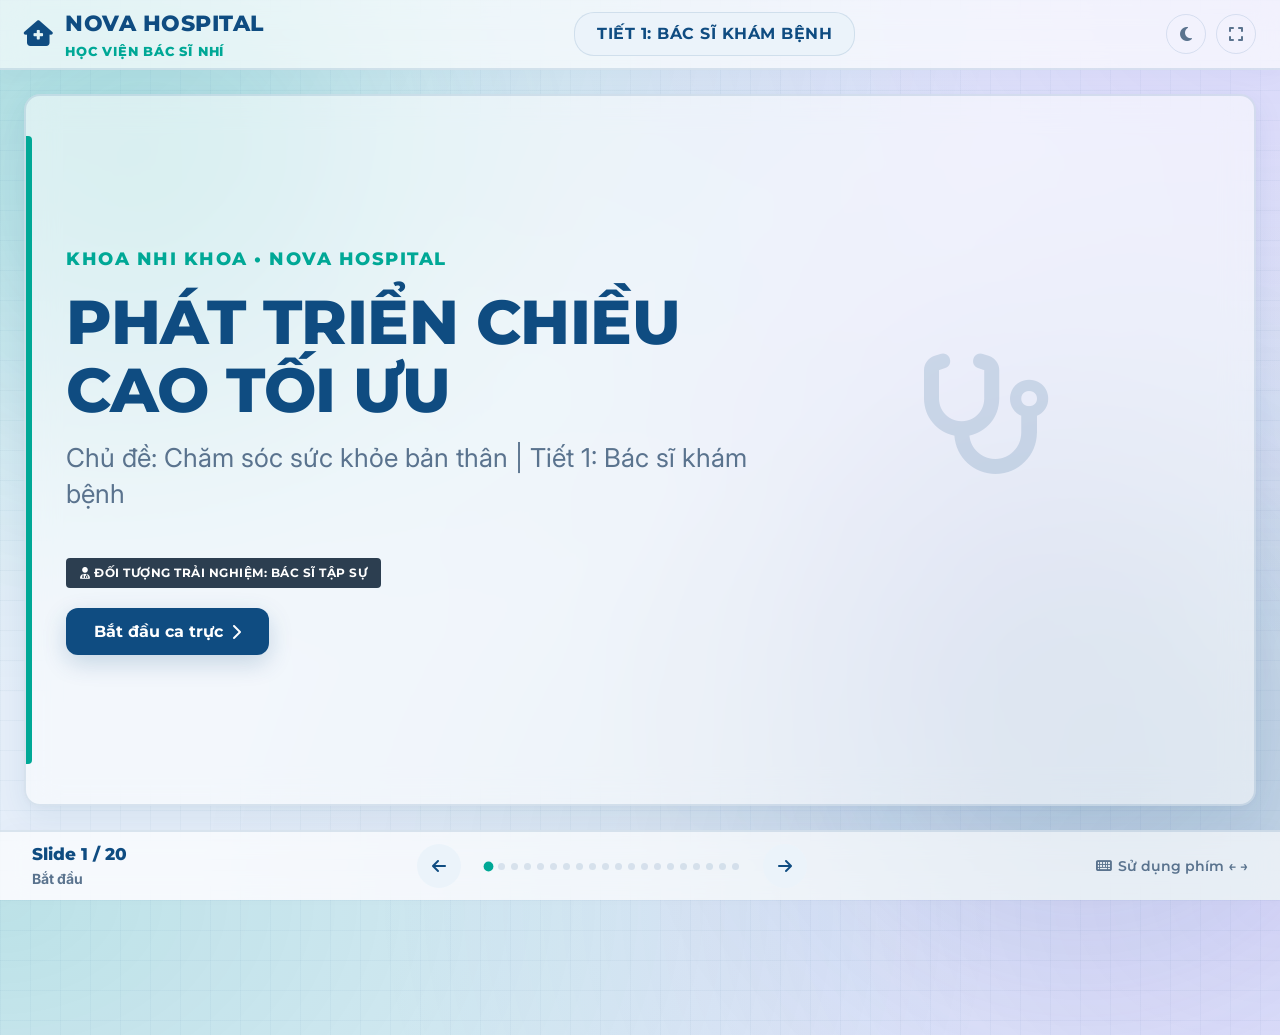
==== index.html @ c9067eb4 "feat: Nova Hospital slides - EHR portal design, glow background, large classroom fonts, certificate " ====
<!DOCTYPE html>
<html lang="vi">
<head>
  <meta charset="UTF-8">
  <meta name="viewport" content="width=device-width, initial-scale=1.0">
  <title>Học Viện Bác Sĩ Nhí - Tiết 1: Bác Sĩ Khám Bệnh | Nova Hospital</title>
  
  <!-- SEO Meta Tags -->
  <meta name="description" content="Hệ thống slide giảng dạy tương tác 20 trang với chủ đề phát triển chiều cao tối ưu, mô phỏng hoạt động phòng khám lâm sàng y khoa.">
  
  <!-- Icon & Google Fonts -->
  <link rel="stylesheet" href="https://cdnjs.cloudflare.com/ajax/libs/font-awesome/6.4.0/css/all.min.css">
  <link rel="preconnect" href="https://fonts.googleapis.com">
  <link rel="preconnect" href="https://fonts.gstatic.com" crossorigin>
  <link href="https://fonts.googleapis.com/css2?family=Inter:wght@300;400;500;600;700;800&family=Montserrat:wght@400;500;600;700;800;900&display=swap" rel="stylesheet">
  
  <link rel="stylesheet" href="style.css">
</head>
<body>
  <!-- Background Glow Spheres for sparkling visual effect -->
  <div class="bg-glow-sphere sphere-1"></div>
  <div class="bg-glow-sphere sphere-2"></div>
  <div class="bg-glow-sphere sphere-3"></div>

  <!-- App Header (Thanh đầu trang) -->
  <header class="app-header">
    <div class="header-brand">
      <div class="hospital-logo"><i class="fa-solid fa-house-medical"></i></div>
      <div class="brand-text">
        <h1>NOVA HOSPITAL</h1>
        <p>HỌC VIỆN BÁC SĨ NHÍ</p>
      </div>
    </div>
    
    <div class="active-stage-indicator" id="current-stage-display">
      TIẾT 1: BÁC SĨ KHÁM BỆNH
    </div>
    
    <div class="header-actions">
      <button class="action-btn" id="toggle-theme-btn" title="Chuyển Sáng/Tối">
        <i class="fa-solid fa-moon"></i>
      </button>
      <button class="action-btn" id="toggle-fullscreen-btn" title="Trình chiếu toàn màn hình (F)">
        <i class="fa-solid fa-expand"></i>
      </button>
    </div>
  </header>

  <!-- Slides Viewport (Khung hiển thị slide) -->
  <main class="slides-container" id="slides-viewport">
    
    <!-- SLIDE 1: TRANG BÌA (COVER SLIDE) -->
    <section class="slide-panel active" id="slide-1" data-stage="Bắt đầu">
      <div class="cover-layout">
        <div class="cover-accent-line"></div>
        <div class="cover-content">
          <div class="department-tag">KHOA NHI KHOA &bull; NOVA HOSPITAL</div>
          <h2 class="main-title">PHÁT TRIỂN CHIỀU CAO TỐI ƯU</h2>
          <p class="subtitle">Chủ đề: Chăm sóc sức khỏe bản thân | Tiết 1: Bác sĩ khám bệnh</p>
          
          <div class="cover-footer">
            <div class="role-badge">
              <i class="fa-solid fa-user-doctor"></i> ĐỐI TƯỢNG TRẢI NGHIỆM: BÁC SĨ TẬP SỰ
            </div>
            <button class="start-lecture-btn" id="start-btn">
              Bắt đầu ca trực <i class="fa-solid fa-chevron-right"></i>
            </button>
          </div>
        </div>
        <div class="cover-illustration">
          <div class="stethoscope-glow"><i class="fa-solid fa-stethoscope"></i></div>
          <div class="heartbeat-line">
            <svg viewBox="0 0 100 40" class="pulse-svg">
              <path d="M0,20 L30,20 L38,5 L45,35 L52,15 L58,25 L65,20 L100,20" fill="none" stroke="var(--accent-mint)" stroke-width="3" stroke-linecap="round"/>
            </svg>
          </div>
        </div>
      </div>
    </section>

    <!-- ==========================================
         HOẠT ĐỘNG 1: KHỞI ĐỘNG (SLIDE 2 - 6)
         ========================================== -->
         
    <!-- Slide 2: Tên Hoạt động 1 -->
    <section class="slide-panel" id="slide-2" data-stage="HĐ1: Khởi động">
      <div class="activity-intro-layout color-green-theme">
        <div class="intro-badge">HOẠT ĐỘNG 1</div>
        <h2 class="intro-main-title">KHỞI ĐỘNG</h2>
        <div class="intro-sub-card">
          <span class="sub-label">Tên riêng trên Slide:</span>
          <h3>GHÉP HỒ SƠ BỆNH ÁN</h3>
        </div>
        <div class="intro-icon-large"><i class="fa-solid fa-hospital-user"></i></div>
        <div class="intro-duration"><i class="fa-regular fa-clock"></i> Thời lượng: 7 - 10 phút</div>
      </div>
    </section>

    <!-- Slide 3: Chuẩn bị HĐ1 -->
    <section class="slide-panel" id="slide-3" data-stage="HĐ1: Chuẩn bị">
      <div class="slide-header">
        <span class="breadcrumb">HOẠT ĐỘNG 1 &bull; CHUẨN BỊ CHỌN CA LÂM SÀNG</span>
        <h2 class="slide-title">Chuẩn Bị</h2>
      </div>
      <div class="grid-2-cols">
        <div class="card glass-card focus-border animate-up">
          <h3 class="card-headline text-navy"><i class="fa-solid fa-users"></i> HÌNH THỨC HOẠT ĐỘNG</h3>
          <p class="description" style="margin-top: 15px; font-size: 18px;">Hoạt động theo: <strong>Cặp đôi / Cá nhân</strong></p>
          <div class="illustration-badge"><i class="fa-solid fa-people-arrows"></i></div>
        </div>
        <div class="card glass-card animate-up" style="animation-delay: 0.1s;">
          <h3 class="card-headline text-mint"><i class="fa-solid fa-toolbox"></i> ĐỒ DÙNG CẦN TRÊN BÀN</h3>
          <ul class="bullet-list" style="margin-top: 15px;">
            <li>Phiếu ghép hồ sơ bệnh án (đã in sẵn).</li>
            <li>Bút chì, bút mực hoặc thước kẻ.</li>
            <li>Sổ tay ghi chép thô của nhóm.</li>
          </ul>
        </div>
      </div>
    </section>

    <!-- Slide 4: Hướng dẫn HĐ1 + Matching Game + Countdown -->
    <section class="slide-panel" id="slide-4" data-stage="HĐ1: Hướng dẫn">
      <div class="slide-header-split">
        <div class="slide-header">
          <span class="breadcrumb">HOẠT ĐỘNG 1 &bull; HƯỚNG DẪN BƯỚC</span>
          <h2 class="slide-title">Quan Sát & Thảo Luận</h2>
        </div>
        <!-- Timer Widget -->
        <div class="timer-widget" id="timer-hd1">
          <div class="timer-icon"><i class="fa-solid fa-hourglass-half"></i></div>
          <div class="timer-display">08:00</div>
          <div class="timer-controls">
            <button class="timer-btn play-btn" title="Bắt đầu"><i class="fa-solid fa-play"></i></button>
            <button class="timer-btn pause-btn hidden" title="Tạm dừng"><i class="fa-solid fa-pause"></i></button>
            <button class="timer-btn reset-btn" title="Đặt lại"><i class="fa-solid fa-rotate-left"></i></button>
          </div>
        </div>
      </div>
      
      <div class="interactive-matching-game">
        <p class="game-instruction">
          <i class="fa-solid fa-gamepad"></i> <strong>Ghép hồ sơ bác sĩ:</strong> Click chọn <strong>Bệnh nhân</strong> ở cột trái, rồi click vào <strong>Thói quen tương ứng</strong> ở cột phải để ghép nối!
        </p>
        
        <div class="matching-container">
          <!-- Bệnh nhân -->
          <div class="matching-column" id="profiles-column">
            <div class="match-item card-item" data-id="nut" id="profile-linhanh">
              <div class="patient-card-header">
                <img src="patient_linh_anh.png" alt="Linh Anh" class="patient-thumb-img">
                <h4>BỆNH NHÂN: LINH ANH</h4>
              </div>
              <p class="item-desc">🥗 Ăn rất ít thịt cá, hầu như không uống sữa hoặc sữa chua. Thường xuyên ăn snack bim bim, đồ ăn vặt nhiều dầu mỡ.</p>
              <div class="match-connection-point"></div>
            </div>
            <div class="match-item card-item" data-id="sleep" id="profile-kem">
              <div class="patient-card-header">
                <img src="patient_kem.png" alt="Bạn Kem" class="patient-thumb-img">
                <h4>BỆNH NHÂN: KEM</h4>
              </div>
              <p class="item-desc">😴 Thường xuyên thức muộn đến 12h đêm để xem máy tính chơi game. Sáng hôm sau dậy rất muộn, cơ thể mệt mỏi uể oải.</p>
              <div class="match-connection-point"></div>
            </div>
            <div class="match-item card-item" data-id="exercise" id="profile-namanh">
              <div class="patient-card-header">
                <img src="patient_nam_anh.png" alt="Nam Anh" class="patient-thumb-img">
                <h4>BỆNH NHÂN: NAM ANH</h4>
              </div>
              <p class="item-desc">🏃 Hầu như không tham gia thể thao. Dành toàn bộ thời gian rảnh nằm chơi điện thoại. Ít đi lại, lười làm việc nhẹ.</p>
              <div class="match-connection-point"></div>
            </div>
          </div>
          
          <!-- Thói quen -->
          <div class="matching-column" id="targets-column">
            <div class="match-target" data-match="exercise" id="target-ex">
              <div class="match-connection-point left"></div>
              <div class="target-card">
                <div class="target-icon"><i class="fa-solid fa-person-running"></i></div>
                <h5>Lười Vận Động</h5>
                <span class="match-status-badge">Chưa nối</span>
              </div>
            </div>
            <div class="match-target" data-match="nut" id="target-nut">
              <div class="match-connection-point left"></div>
              <div class="target-card">
                <div class="target-icon"><i class="fa-solid fa-apple-whole"></i></div>
                <h5>Dinh Dưỡng Sai Lệch</h5>
                <span class="match-status-badge">Chưa nối</span>
              </div>
            </div>
            <div class="match-target" data-match="sleep" id="target-sleep">
              <div class="match-connection-point left"></div>
              <div class="target-card">
                <div class="target-icon"><i class="fa-solid fa-moon"></i></div>
                <h5>Thiếu Giấc Ngủ Ngon</h5>
                <span class="match-status-badge">Chưa nối</span>
              </div>
            </div>
          </div>
        </div>
      </div>
      
      <div class="discussion-banner glass-panel">
        <span class="banner-star">❓</span>
        <p><strong>Câu hỏi định hướng:</strong> Hãy thảo luận cặp đôi nhanh: Thói quen sinh hoạt chưa hợp lý của từng ca bệnh ảnh hưởng thế nào đến cơ thể?</p>
      </div>
    </section>

    <!-- Slide 5: Đáp án HĐ1 -->
    <section class="slide-panel" id="slide-5" data-stage="HĐ1: Đáp án">
      <div class="slide-header">
        <span class="breadcrumb">HOẠT ĐỘNG 1 &bull; PHÂN TÍCH ĐÁP ÁN</span>
        <h2 class="slide-title">Kết Quả Chẩn Đoán Lâm Sàng</h2>
      </div>
      <div class="grid-3-cols">
        <div class="card glass-card border-orange-top">
          <div class="card-head text-orange">🥗 DINH DƯỠNG LỖI</div>
          <h4 style="font-size: 16px; margin: 10px 0;">Thiếu hụt canxi & đạm</h4>
          <p class="description">Ăn vặt thay cơm làm trẻ tích tụ chất béo có hại nhưng lại thiếu trầm trọng nguồn Protein (đậm) cấu thành collagen đệm xương và Canxi kết tinh xương.</p>
        </div>
        <div class="card glass-card border-navy-top">
          <div class="card-head text-navy">😴 GIẤC NGỦ LỖI</div>
          <h4 style="font-size: 16px; margin: 10px 0;">Thiếu hụt Hormone sinh trưởng</h4>
          <p class="description">Thức muộn sau 24h khiến cơ thể lỡ mất đỉnh bài tiết Hormone tăng trưởng (GH) của tuyến yên (vốn chỉ đạt mức cao nhất khi ngủ sâu giấc từ 23h - 2h sáng).</p>
        </div>
        <div class="card glass-card border-mint-top">
          <div class="card-head text-mint">🏃 VẬN ĐỘNG LỖI</div>
          <h4 style="font-size: 16px; margin: 10px 0;">Chậm cốt hóa & kéo dài sụn</h4>
          <p class="description">Nằm thụ động làm giảm các kích thích lực nén lên sụn tiếp hợp ở đầu xương đùi, xương chày, từ đó giảm tốc độ phân chia tế bào sụn để tăng chiều dài.</p>
        </div>
      </div>
    </section>

    <!-- Slide 6: Tổng kết HĐ1 -->
    <section class="slide-panel" id="slide-6" data-stage="HĐ1: Tổng kết">
      <div class="slide-header">
        <span class="breadcrumb">HOẠT ĐỘNG 1 &bull; TỔNG KẾT KIẾN THỨC</span>
        <h2 class="slide-title">3 Yếu Tố Cốt Lõi Quyết Định Chiều Cao</h2>
      </div>
      <div class="grid-layout-1-3">
        <div class="card glass-card focus-border-mint">
          <h3 class="headline-text text-navy" style="font-size: 24px;">KẾT LUẬN BAN ĐẦU</h3>
          <p class="description">Chiều cao con người chịu ảnh hưởng to lớn từ lối sống sinh hoạt hàng ngày mà chính chúng ta có thể kiểm soát và thay đổi được.</p>
        </div>
        
        <div class="factors-display-layout">
          <div class="factor-block">
            <span class="factor-badge red-bg">🥗 DINH DƯỠNG</span>
            <p>Bổ sung chất đạm, canxi, vitamin D3 để làm nguyên liệu xây dựng xương dài ra.</p>
          </div>
          <div class="factor-block">
            <span class="factor-badge navy-bg">😴 GIẤC NGỦ</span>
            <p>Đi ngủ sớm trước 22h đêm để kích thích tuyến yên sản sinh lượng hoocmôn cao nhất.</p>
          </div>
          <div class="factor-block">
            <span class="factor-badge mint-bg">🏃 VẬN ĐỘNG</span>
            <p>Tập thể thao thường xuyên để kích thích đĩa sụn phân chia và kéo giãn khớp xương.</p>
          </div>
        </div>
      </div>
    </section>

    <!-- ==========================================
         HOẠT ĐỘNG 2: KHÁM BỆNH & HỘI CHẨN (SLIDE 7 - 12)
         ========================================== -->
         
    <!-- Slide 7: Tên Hoạt động 2 -->
    <section class="slide-panel" id="slide-7" data-stage="HĐ2: Nguyên nhân">
      <div class="activity-intro-layout color-navy-theme">
        <div class="intro-badge">HOẠT ĐỘNG 2</div>
        <h2 class="intro-main-title">TRUY TÌM NGUYÊN NHÂN</h2>
        <div class="intro-sub-card">
          <span class="sub-label">Tên riêng trên Slide:</span>
          <h3>KHÁM BỆNH & HỘI CHẨN</h3>
        </div>
        <div class="intro-icon-large"><i class="fa-solid fa-stethoscope"></i></div>
        <div class="intro-duration"><i class="fa-regular fa-clock"></i> Thời lượng: 15 phút</div>
      </div>
    </section>

    <!-- Slide 8: Chuẩn bị HĐ2 -->
    <section class="slide-panel" id="slide-8" data-stage="HĐ2: Chuẩn bị">
      <div class="slide-header">
        <span class="breadcrumb">HOẠT ĐỘNG 2 &bull; CHUẨN BỊ CA LÂM SÀNG</span>
        <h2 class="slide-title">Chuẩn Bị</h2>
      </div>
      <div class="grid-2-cols">
        <div class="card glass-card focus-border">
          <h3 class="card-headline text-navy"><i class="fa-solid fa-users-viewfinder"></i> THÀNH LẬP HỘI ĐỒNG Y KHOA</h3>
          <p class="description" style="margin-top: 15px; font-size: 18px;">Hoạt động theo: <strong>Nhóm 4 học sinh (Bác sĩ chuyên khoa)</strong></p>
          <div class="illustration-badge"><i class="fa-solid fa-user-group"></i></div>
        </div>
        <div class="card glass-card" style="animation-delay: 0.1s;">
          <h3 class="card-headline text-mint"><i class="fa-solid fa-file-medical"></i> HỒ SƠ VÀ DỤNG CỤ KHÁM</h3>
          <ul class="bullet-list" style="margin-top: 15px;">
            <li>Hồ sơ bệnh án chi tiết (5 ca bệnh nhân nhí của Nova Hospital).</li>
            <li>Bút dạ màu hoặc bút highlighter (để đánh dấu thói quen lỗi).</li>
            <li>Phiếu phân tích chẩn đoán của nhóm.</li>
          </ul>
        </div>
      </div>
    </section>

    <!-- Slide 9: Hướng dẫn HĐ2 + Flowchart + Timer -->
    <section class="slide-panel" id="slide-9" data-stage="HĐ2: Hướng dẫn">
      <div class="slide-header-split">
        <div class="slide-header">
          <span class="breadcrumb">HOẠT ĐỘNG 2 &bull; HƯỚNG DẪN KHÁM LÂM SÀNG</span>
          <h2 class="slide-title">Khám Bệnh & Chẩn Đoán</h2>
        </div>
        <!-- Timer Widget -->
        <div class="timer-widget" id="timer-hd2">
          <div class="timer-icon"><i class="fa-solid fa-hourglass-half"></i></div>
          <div class="timer-display">15:00</div>
          <div class="timer-controls">
            <button class="timer-btn play-btn" title="Bắt đầu"><i class="fa-solid fa-play"></i></button>
            <button class="timer-btn pause-btn hidden" title="Tạm dừng"><i class="fa-solid fa-pause"></i></button>
            <button class="timer-btn reset-btn" title="Đặt lại"><i class="fa-solid fa-rotate-left"></i></button>
          </div>
        </div>
      </div>
      
      <div class="instruction-flow-layout">
        <div class="flowchart-horizontal">
          <div class="flow-node">
            <div class="flow-icon orange-bg"><i class="fa-solid fa-book-open-reader"></i></div>
            <h4>1. Đọc kỹ hồ sơ</h4>
            <p>Phân tích nhật ký ăn uống sinh hoạt của bệnh nhân nhí.</p>
          </div>
          <div class="flow-connector"><i class="fa-solid fa-chevron-right"></i></div>
          <div class="flow-node">
            <div class="flow-icon navy-bg"><i class="fa-solid fa-pen-clip"></i></div>
            <h4>2. Đánh dấu lỗi</h4>
            <p>Dùng bút màu gạch chân các hành vi thói quen chưa hợp lý.</p>
          </div>
          <div class="flow-connector"><i class="fa-solid fa-chevron-right"></i></div>
          <div class="flow-node">
            <div class="flow-icon mint-bg"><i class="fa-solid fa-clipboard-question"></i></div>
            <h4>3. Đưa chẩn đoán</h4>
            <p>Đối chiếu xem thói quen lỗi thuộc về cột trụ cột sức khỏe nào.</p>
          </div>
        </div>
        
        <div class="warning-banner glass-panel focus-border">
          <div class="banner-badge"><i class="fa-solid fa-circle-info"></i> LƯU Ý DÀNH CHO CÁC BÁC SĨ TẬP SỰ</div>
          <p>Mỗi bác sĩ nhí trong nhóm thảo luận kỹ lưỡng, ghi nhận sự đồng thuận và chuẩn bị lập luận dựa trên bằng chứng khoa học cụ thể trong bệnh án.</p>
        </div>
      </div>
    </section>

    <!-- Slide 10: Trình bày HĐ2 - Hội chẩn (Báo cáo mẫu tương tác) -->
    <section class="slide-panel" id="slide-10" data-stage="HĐ2: Trình bày">
      <div class="slide-header">
        <span class="breadcrumb">HOẠT ĐỘNG 2 &bull; TRÌNH BÀY BÁO CÁO HỘI CHẨN</span>
        <h2 class="slide-title">Hội Chẩn Trước Hội Đồng</h2>
      </div>
      <div class="grid-layout-1-3">
        <div class="card glass-card">
          <h3 class="card-headline"><i class="fa-solid fa-comments"></i> NỘI QUY HỘI CHẨN</h3>
          <p class="description">Đại diện nhóm đứng dậy báo cáo trước lớp. Hội đồng bác sĩ cả lớp lắng nghe và đưa ra phản biện chéo.</p>
          <div class="report-cons-icon"><i class="fa-solid fa-user-check"></i></div>
        </div>
        
        <!-- Khung báo cáo tương tác -->
        <div class="card glass-card clean-white focus-border-mint">
          <h3 class="card-headline text-navy"><i class="fa-solid fa-file-signature"></i> MẪU BÁO CÁO HỘI CHẨN (ĐIỀN THÔNG TIN)</h3>
          
          <div class="report-script-form">
            <p><i class="fa-solid fa-quote-left text-mint"></i> Kính thưa Ban Giám Đốc Nova Hospital và Hội đồng bác sĩ:</p>
            
            <div class="form-row">
              <span>Nhóm bác sĩ chúng tôi tiếp nhận bệnh án của bệnh nhân:</span>
              <select class="form-select" id="report-patient-select">
                <option value="Linh Anh">Bệnh nhân Linh Anh</option>
                <option value="Kem">Bệnh nhân Kem</option>
                <option value="Nam Anh">Bệnh nhân Nam Anh</option>
              </select>
            </div>
            
            <div class="form-row">
              <span>Qua thăm khám lâm sàng, chúng tôi phát hiện thói quen chưa hợp lý là:</span>
              <input type="text" class="form-input" id="report-bad-habit" placeholder="Nhập thói quen lỗi (VD: Thức muộn xem máy tính)">
            </div>
            
            <div class="form-row">
              <span>Dấu hiệu này ảnh hưởng trực tiếp đến trụ cột sức khỏe:</span>
              <select class="form-select" id="report-pillar-select">
                <option value="Dinh dưỡng">Chế độ Dinh Dưỡng</option>
                <option value="Giấc ngủ">Thói quen Giấc Ngủ</option>
                <option value="Vận động">Thói quen Vận Động</option>
              </select>
            </div>
            
            <div class="form-row">
              <span>Vì vậy, chẩn đoán cuối cùng của chúng tôi cho ca bệnh này là:</span>
              <input type="text" class="form-input" id="report-diagnosis" placeholder="Nhập chẩn đoán y khoa (VD: Rối loạn nhịp giấc ngủ)">
            </div>
          </div>
        </div>
      </div>
    </section>

    <!-- Slide 11: Đáp án HĐ2 (Bảng đối chiếu 3D Flip Card) -->
    <section class="slide-panel" id="slide-11" data-stage="HĐ2: Đáp án">
      <div class="slide-header">
        <span class="breadcrumb">HOẠT ĐỘNG 2 &bull; PHÂN TÍCH ĐÁP ÁN CHUẨN Y KHOA</span>
        <h2 class="slide-title">Kết Quả Hội Chẩn Bệnh Nhân</h2>
      </div>
      
      <div class="diagnoses-grid">
        <!-- Ca 1 -->
        <div class="flip-card" id="h2-case-1">
          <div class="flip-card-inner">
            <div class="flip-card-front">
              <div class="card-head">BỆNH NHÂN LINH ANH</div>
              <div class="patient-avatar"><img src="patient_linh_anh.png" alt="Linh Anh" class="patient-avatar-img"></div>
              <p class="description">Ăn nhiều snack, uống nước ngọt thay thế sữa, lười ăn các loại đạm cá thịt.</p>
              <button class="flip-btn">Xem Chẩn Đoán <i class="fa-solid fa-rotate"></i></button>
            </div>
            <div class="flip-card-back border-orange">
              <div class="card-head text-orange">ĐÁP ÁN CHUẨN Y KHOA</div>
              <h4>THIẾU ĐẠM & CANXI</h4>
              <p class="back-desc">Cơ thể thiếu hụt các axit amin cốt lõi từ đạm để hình thành đĩa sụn, đồng thời thiếu canxi lắng đọng làm xương chậm kéo dài và dễ giòn.</p>
              <button class="flip-back-btn"><i class="fa-solid fa-arrow-left"></i> Quay lại</button>
            </div>
          </div>
        </div>
        
        <!-- Ca 2 -->
        <div class="flip-card" id="h2-case-2">
          <div class="flip-card-inner">
            <div class="flip-card-front">
              <div class="card-head">BỆNH NHÂN KEM</div>
              <div class="patient-avatar"><img src="patient_kem.png" alt="Bạn Kem" class="patient-avatar-img"></div>
              <p class="description">Thường xuyên bật laptop xem phim, chơi game muộn đến 12h đêm mới đi ngủ.</p>
              <button class="flip-btn">Xem Chẩn Đoán <i class="fa-solid fa-rotate"></i></button>
            </div>
            <div class="flip-card-back border-navy">
              <div class="card-head text-navy">ĐÁP ÁN CHUẨN Y KHOA</div>
              <h4>RỐI LOẠN GIẤC NGỦ LÂM SÀNG</h4>
              <p class="back-desc">Thiếu hụt Hormone tăng trưởng (GH). Sóng ánh sáng xanh màn hình ức chế hormone melatonin gây ngủ, cản trở đạt trạng thái ngủ sâu.</p>
              <button class="flip-back-btn"><i class="fa-solid fa-arrow-left"></i> Quay lại</button>
            </div>
          </div>
        </div>
        
        <!-- Ca 3 -->
        <div class="flip-card" id="h2-case-3">
          <div class="flip-card-inner">
            <div class="flip-card-front">
              <div class="card-head">BỆNH NHÂN NAM ANH</div>
              <div class="patient-avatar"><img src="patient_nam_anh.png" alt="Nam Anh" class="patient-avatar-img"></div>
              <p class="description">Hầu như nằm xem điện thoại, lười vận động di chuyển chân tay hàng ngày.</p>
              <button class="flip-btn">Xem Chẩn Đoán <i class="fa-solid fa-rotate"></i></button>
            </div>
            <div class="flip-card-back border-mint">
              <div class="card-head text-mint">ĐÁP ÁN CHUẨN Y KHOA</div>
              <h4>SUY GIẢM THỂ CHẤT THỤ ĐỘNG</h4>
              <p class="back-desc">Đĩa sụn tiếp hợp ở các đầu khớp không được kích thích giãn nén thông qua lực nén cơ học sinh ra khi chạy nhảy, làm khớp xương kém linh hoạt.</p>
              <button class="flip-back-btn"><i class="fa-solid fa-arrow-left"></i> Quay lại</button>
            </div>
          </div>
        </div>
        
        <!-- Ca 4 -->
        <div class="flip-card" id="h2-case-4">
          <div class="flip-card-inner">
            <div class="flip-card-front">
              <div class="card-head">BỆNH NHÂN TIỂU VY</div>
              <div class="patient-avatar"><img src="patient_vy_vy.png" alt="Vy Vy" class="patient-avatar-img"></div>
              <p class="description">Ăn nhiều thực phẩm ngọt, thức ăn nhanh nhiều mỡ và lười vận động.</p>
              <button class="flip-btn">Xem Chẩn Đoán <i class="fa-solid fa-rotate"></i></button>
            </div>
            <div class="flip-card-back border-teal">
              <div class="card-head text-teal">ĐÁP ÁN CHUẨN Y KHOA</div>
              <h4>BÉO PHÌ & CỐT HÓA SỚM</h4>
              <p class="back-desc">Trọng lượng cơ thể quá tải nén ép chặt lên đĩa sụn, đồng thời thừa đường tinh luyện kích thích xương kết tinh đóng khớp sụn tăng trưởng sớm.</p>
              <button class="flip-back-btn"><i class="fa-solid fa-arrow-left"></i> Quay lại</button>
            </div>
          </div>
        </div>
      </div>
    </section>

    <!-- Slide 12: Tổng kết HĐ2 -->
    <section class="slide-panel" id="slide-12" data-stage="HĐ2: Tổng kết">
      <div class="slide-header">
        <span class="breadcrumb">HOẠT ĐỘNG 2 &bull; TỔNG KẾT HỘI CHẨN</span>
        <h2 class="slide-title">Cơ Chế Khoa Học Ảnh Hưởng Xương</h2>
      </div>
      <div class="grid-2-cols">
        <div class="card glass-card focus-border animate-up">
          <h3 class="card-headline text-navy"><i class="fa-solid fa-circle-nodes"></i> CƠ CHẾ SỰ PHÂN CHIA SỤN</h3>
          <p class="description" style="margin-top: 15px;">Đĩa sụn tăng trưởng (Epiphyseal plate) nằm ở hai đầu các xương dài. Dưới tác dụng của Hormone tăng trưởng (GH) phối hợp với kích thích co giãn khớp cơ học khi vận động, các tế bào sụn sẽ nhân đôi liên tục, sau đó canxi hóa tạo thành chất xương cứng giúp xương dài ra.</p>
        </div>
        <div class="card glass-card animate-up" style="animation-delay: 0.1s;">
          <h3 class="card-headline text-mint"><i class="fa-solid fa-triangle-exclamation"></i> TÁC HẠI CỦA THÓI QUEN XẤU</h3>
          <p class="description" style="margin-top: 15px;">Thói quen xấu (thức khuya, lười vận động, thiếu dinh dưỡng) làm giảm nồng độ GH tiết ra đồng thời làm đĩa sụn đầu xương sớm bị canxi hóa đóng kín (cốt hóa khớp sụn), chặn đứng vĩnh viễn khả năng phát triển chiều cao tự nhiên của học sinh.</p>
        </div>
      </div>
    </section>

    <!-- ==========================================
         HOẠT ĐỘNG 3: KÊ ĐƠN (SLIDE 13 - 16)
         ========================================== -->
         
    <!-- Slide 13: Tên Hoạt động 3 -->
    <section class="slide-panel" id="slide-13" data-stage="HĐ3: Kê đơn">
      <div class="activity-intro-layout color-green-theme">
        <div class="intro-badge">HOẠT ĐỘNG 3</div>
        <h2 class="intro-main-title">KÊ ĐƠN</h2>
        <div class="intro-sub-card">
          <span class="sub-label">Tên riêng trên Slide:</span>
          <h3>KÊ ĐƠN THUỐC</h3>
        </div>
        <div class="intro-icon-large"><i class="fa-solid fa-file-prescription"></i></div>
        <div class="intro-duration"><i class="fa-regular fa-clock"></i> Thời lượng: 12 phút</div>
      </div>
    </section>

    <!-- Slide 14: Chuẩn bị HĐ3 -->
    <section class="slide-panel" id="slide-14" data-stage="HĐ3: Chuẩn bị">
      <div class="slide-header">
        <span class="breadcrumb">HOẠT ĐỘNG 3 &bull; CHUẨN BỊ KÊ ĐƠN THUỐC</span>
        <h2 class="slide-title">Chuẩn Bị</h2>
      </div>
      <div class="grid-2-cols">
        <div class="card glass-card focus-border-mint">
          <h3 class="card-headline text-mint"><i class="fa-solid fa-user-group"></i> HÌNH THỨC HOẠT ĐỘNG</h3>
          <p class="description" style="margin-top: 15px; font-size: 18px;">Hoạt động theo: <strong>Nhóm y khoa 4 người (giữ nguyên nhóm)</strong></p>
          <div class="illustration-badge"><i class="fa-solid fa-people-carry-box"></i></div>
        </div>
        <div class="card glass-card" style="animation-delay: 0.1s;">
          <h3 class="card-headline text-navy"><i class="fa-solid fa-pen-fancy"></i> DỤNG CỤ THIẾT KẾ ĐƠN THUỐC</h3>
          <ul class="bullet-list" style="margin-top: 15px;">
            <li>1 tờ giấy trắng khổ A4 (gấp làm đôi để tạo hình đơn thuốc).</li>
            <li>Bút chì và bút màu trang trí đơn thuốc sinh động.</li>
            <li>Sách hướng dẫn kiến thức y khoa sơ lược.</li>
          </ul>
        </div>
      </div>
    </section>

    <!-- Slide 15: Hướng dẫn HĐ3 + Quy tắc kê đơn + Timer -->
    <section class="slide-panel" id="slide-15" data-stage="HĐ3: Hướng dẫn">
      <div class="slide-header-split">
        <div class="slide-header">
          <span class="breadcrumb">HOẠT ĐỘNG 3 &bull; HƯỚNG DẪN THỰC HÀNH</span>
          <h2 class="slide-title">Kê Đơn Điều Trị Phác Đồ</h2>
        </div>
        <!-- Timer Widget -->
        <div class="timer-widget" id="timer-hd3">
          <div class="timer-icon"><i class="fa-solid fa-hourglass-half"></i></div>
          <div class="timer-display">12:00</div>
          <div class="timer-controls">
            <button class="timer-btn play-btn" title="Bắt đầu"><i class="fa-solid fa-play"></i></button>
            <button class="timer-btn pause-btn hidden" title="Tạm dừng"><i class="fa-solid fa-pause"></i></button>
            <button class="timer-btn reset-btn" title="Đặt lại"><i class="fa-solid fa-rotate-left"></i></button>
          </div>
        </div>
      </div>
      
      <div class="grid-2-cols">
        <!-- Flowchart thực hành -->
        <div class="card glass-card">
          <h3 class="card-headline text-navy"><i class="fa-solid fa-share-nodes"></i> CÁC BƯỚC THỰC HIỆN</h3>
          <div class="steps-flow-vertical">
            <div class="vert-step">
              <span class="step-num-circle">1</span>
              <p>Thảo luận nhóm để đề xuất giải pháp thiết thực khắc phục thói quen có hại của ca bệnh.</p>
            </div>
            <div class="vert-step">
              <span class="step-num-circle">2</span>
              <p>Viết nội dung giải pháp vào tờ giấy A4 gấp đôi đóng vai như một đơn thuốc y khoa.</p>
            </div>
            <div class="vert-step">
              <span class="step-num-circle">3</span>
              <p>Đảm bảo phác đồ kê đơn định lượng hành vi rõ ràng (VD: bao nhiêu ml sữa, mấy giờ ngủ).</p>
            </div>
          </div>
        </div>
        
        <!-- Quy tắc thiết kế giải pháp -->
        <div class="card glass-card focus-border-mint">
          <h3 class="card-headline text-mint"><i class="fa-solid fa-certificate"></i> QUY TẮC KÊ ĐƠN THUỐC (3 TRỤ CỘT)</h3>
          <p class="description">Đơn thuốc của các nhóm bác sĩ cần thiết kế tuân thủ nghiêm ngặt công thức y học thực tiễn sau:</p>
          
          <div class="rule-box-layout">
            <div class="rule-node">
              <span class="rule-label orange-bg">VẤN ĐỀ PHÁT HIỆN</span>
              <p>Ghi nhận rõ thói quen sinh hoạt xấu nào cần cải thiện.</p>
            </div>
            <div class="rule-arrow"><i class="fa-solid fa-arrow-down"></i></div>
            <div class="rule-node">
              <span class="rule-label navy-bg">GIẢI PHÁP ĐỊNH LƯỢNG</span>
              <p>Đề xuất giải pháp bằng những con số hành vi đo lường được.</p>
            </div>
            <div class="rule-arrow"><i class="fa-solid fa-arrow-down"></i></div>
            <div class="rule-node">
              <span class="rule-label mint-bg">CAM KẾT THỰC HIỆN</span>
              <p>Kế hoạch đôn đốc giám sát theo dõi thói quen hàng ngày.</p>
            </div>
          </div>
        </div>
      </div>
    </section>

    <!-- Slide 16: Tổng kết HĐ3 (Kiến thức y khoa định lượng Infographic) -->
    <section class="slide-panel" id="slide-16" data-stage="HĐ3: Tổng kết">
      <div class="slide-header">
        <span class="breadcrumb">HOẠT ĐỘNG 3 &bull; TỔNG KẾT Y KHOA ĐỊNH LƯỢNG</span>
        <h2 class="slide-title">Cơ Sở Kiến Thức Y Khoa Chuẩn</h2>
      </div>
      
      <div class="infographic-3-cols">
        <!-- Dinh dưỡng -->
        <div class="info-column-card border-orange-top">
          <div class="info-card-header orange-bg">
            <span class="info-emoji">🥗</span>
            <h4>DINH DƯỠNG ĐỊNH LƯỢNG</h4>
          </div>
          <div class="info-card-body">
            <div class="info-stat-box">
              <span class="stat-num text-orange">> 500ml</span>
              <span class="stat-label">Sữa tươi hoặc sữa bột mỗi ngày</span>
            </div>
            <p class="stat-desc">Uống đầy đủ hàng ngày để nạp đủ 600-800mg Canxi. Đồng thời bổ sung 2 quả trứng, 100g thịt nạc để cung cấp chuỗi peptide cho khung collagen đệm xương.</p>
          </div>
        </div>
        
        <!-- Giấc ngủ -->
        <div class="info-column-card border-navy-top">
          <div class="info-card-header navy-bg">
            <span class="info-emoji">😴</span>
            <h4>GIẤC NGỦ ĐỊNH LƯỢNG</h4>
          </div>
          <div class="info-card-body">
            <div class="info-stat-box">
              <span class="stat-num text-navy">Trước 22h</span>
              <span class="stat-label">Thời điểm lên giường đi ngủ</span>
            </div>
            <p class="stat-desc">Để cơ thể chìm vào trạng thái ngủ sâu trước 23h. Kéo dài giấc ngủ liên tục 8 - 9 tiếng mỗi đêm giúp kích hoạt sản sinh 4 lần Hormone tăng trưởng (GH).</p>
          </div>
        </div>
        
        <!-- Vận động -->
        <div class="info-column-card border-mint-top">
          <div class="info-card-header mint-bg">
            <span class="info-emoji">🏃</span>
            <h4>VẬN ĐỘNG ĐỊNH LƯỢNG</h4>
          </div>
          <div class="info-card-body">
            <div class="info-stat-box">
              <span class="stat-num text-mint">> 30 phút</span>
              <span class="stat-label">Vận động cường độ cao mỗi ngày</span>
            </div>
            <p class="stat-desc">Tập luyện các môn bật nhảy (Nhảy dây 200 cái, Bóng rổ, Xà đơn, Bơi lội) tạo các vi chấn thương lực lành mạnh ở đĩa sụn, kích thích các mô đĩa sụn tiếp tục dài ra.</p>
          </div>
        </div>
      </div>
    </section>

    <!-- ==========================================
         HOẠT ĐỘNG 4: SỔ TAY BÁC SĨ (SLIDE 17 - 20)
         ========================================== -->
         
    <!-- Slide 17: Tên Hoạt động 4 -->
    <section class="slide-panel" id="slide-17" data-stage="HĐ4: Sổ tay bác sĩ">
      <div class="activity-intro-layout color-navy-theme">
        <div class="intro-badge">HOẠT ĐỘNG 4</div>
        <h2 class="intro-main-title">SỔ TAY BÁC SĨ</h2>
        <div class="intro-sub-card">
          <span class="sub-label">Tên riêng trên Slide:</span>
          <h3>NHẬT KÝ BÁC SĨ</h3>
        </div>
        <div class="intro-icon-large"><i class="fa-solid fa-book-medical"></i></div>
        <div class="intro-duration"><i class="fa-regular fa-clock"></i> Thời lượng: 8 - 10 phút</div>
      </div>
    </section>

    <!-- Slide 18: Chuẩn bị HĐ4 -->
    <section class="slide-panel" id="slide-18" data-stage="HĐ4: Chuẩn bị">
      <div class="slide-header">
        <span class="breadcrumb">HOẠT ĐỘNG 4 &bull; CHUẨN BỊ LÀM NHẬT KÝ</span>
        <h2 class="slide-title">Chuẩn Bị</h2>
      </div>
      <div class="grid-2-cols">
        <div class="card glass-card focus-border">
          <h3 class="card-headline text-navy"><i class="fa-solid fa-user-pen"></i> THỰC HÀNH CÁ NHÂN ĐỘC LẬP</h3>
          <p class="description" style="margin-top: 15px; font-size: 18px;">Hoạt động theo: <strong>Cá nhân từng học sinh tự làm sổ tay</strong></p>
          <div class="illustration-badge"><i class="fa-solid fa-pen-nib"></i></div>
        </div>
        <div class="card glass-card" style="animation-delay: 0.1s;">
          <h3 class="card-headline text-mint"><i class="fa-solid fa-shapes"></i> DỤNG CỤ GẤP SỔ TAY</h3>
          <ul class="bullet-list" style="margin-top: 15px;">
            <li>1 tờ giấy trắng khổ A4 (Gấp làm 4 hoặc làm 8 để tạo cuốn sổ nhỏ).</li>
            <li>Bút viết, Bút chì hoặc Bút vẽ chì màu trang trí.</li>
            <li>Ý thức tự nhìn nhận thói quen sinh hoạt bản thân.</li>
          </ul>
        </div>
      </div>
    </section>

    <!-- Slide 19: Hướng dẫn HĐ4 + Virtual Book + Timer -->
    <section class="slide-panel" id="slide-19" data-stage="HĐ4: Hướng dẫn">
      <div class="slide-header-split">
        <div class="slide-header">
          <span class="breadcrumb">HOẠT ĐỘNG 4 &bull; HƯỚNG DẪN VIẾT SỔ TAY</span>
          <h2 class="slide-title">Viết Báo Cáo Phản Hồi & Cam Kết</h2>
        </div>
        <!-- Timer Widget -->
        <div class="timer-widget" id="timer-hd4">
          <div class="timer-icon"><i class="fa-solid fa-hourglass-half"></i></div>
          <div class="timer-display">08:00</div>
          <div class="timer-controls">
            <button class="timer-btn play-btn" title="Bắt đầu"><i class="fa-solid fa-play"></i></button>
            <button class="timer-btn pause-btn hidden" title="Tạm dừng"><i class="fa-solid fa-pause"></i></button>
            <button class="timer-btn reset-btn" title="Đặt lại"><i class="fa-solid fa-rotate-left"></i></button>
          </div>
        </div>
      </div>
      
      <div class="grid-layout-1-3">
        <!-- 3 câu hỏi gợi ý -->
        <div class="card glass-card">
          <h3 class="card-headline"><i class="fa-solid fa-lightbulb"></i> GỢI Ý SUY NGẪM</h3>
          <ol class="ordered-list" style="margin-top: 15px;">
            <li style="margin-bottom: 8px;"><strong>Trang 1:</strong> Bài học tâm đắc nhất ngày hôm nay là gì?</li>
            <li style="margin-bottom: 8px;"><strong>Trang 2:</strong> Điều gì khiến em bất ngờ hoặc thay đổi quan điểm cũ?</li>
            <li style="margin-bottom: 8px;"><strong>Trang 3:</strong> Lời khuyên vàng em muốn chia sẻ dưới cương vị Bác sĩ khoa nhi?</li>
          </ol>
          <p class="warning-note" style="margin-top: 10px;"><i class="fa-solid fa-signature"></i> <strong>Trang Cuối Sổ:</strong> Tự thiết kế bản cam kết thói quen lành mạnh của em.</p>
        </div>
        
        <!-- Cuốn sổ tay ảo gấp đôi cho phép điền tương tác -->
        <div class="virtual-notebook-layout">
          <div class="virtual-book">
            <!-- Trang trái: Reflection -->
            <div class="book-page left-page">
              <div class="page-header">📓 NHẬT KÝ BÁC SĨ - TRANG REFLECTION</div>
              <div class="page-field">
                <label for="v-ref-q1">1. Bài học cốt lõi tâm đắc nhất:</label>
                <textarea id="v-ref-q1" placeholder="Nhập suy ngẫm về 3 yếu tố..."></textarea>
              </div>
              <div class="page-field">
                <label for="v-ref-q2">2. Điều khiến em bất ngờ nhất:</label>
                <textarea id="v-ref-q2" placeholder="Nhập điều bất ngờ y khoa..."></textarea>
              </div>
              <div class="page-field">
                <label for="v-ref-q3">3. Lời khuyên bác sĩ trưởng khoa:</label>
                <textarea id="v-ref-q3" placeholder="Lời khuyên sức khỏe cho các bạn..."></textarea>
              </div>
            </div>
            
            <!-- Trang phải: Cam kết cá nhân -->
            <div class="book-page right-page">
              <div class="page-header">📝 BẢN CAM KẾT HÀNH ĐỘNG CÁ NHÂN</div>
              <p class="page-desc">Tích chọn để cam kết thực hiện thói quen tốt cho bản thân:</p>
              
              <div class="commit-list-v">
                <label class="commit-item-v">
                  <input type="checkbox" class="v-commit-cb" id="v-commit-sleep">
                  <span class="commit-box-v"></span>
                  <div class="commit-text-v">
                    <strong>Ngủ sớm trước 22h đêm hàng ngày</strong>
                  </div>
                </label>
                <label class="commit-item-v">
                  <input type="checkbox" class="v-commit-cb" id="v-commit-milk">
                  <span class="commit-box-v"></span>
                  <div class="commit-text-v">
                    <strong>Uống đủ 500ml sữa để bổ sung Canxi</strong>
                  </div>
                </label>
                <label class="commit-item-v">
                  <input type="checkbox" class="v-commit-cb" id="v-commit-ex">
                  <span class="commit-box-v"></span>
                  <div class="commit-text-v">
                    <strong>Vận động nhảy dây/thể thao >30 phút</strong>
                  </div>
                </label>
              </div>
              
              <div class="progress-bar-container-v">
                <div class="progress-label-v">
                  <span>Mức độ cam kết của em:</span>
                  <span id="v-commit-pct">0%</span>
                </div>
                <div class="progress-track">
                  <div class="progress-fill" id="v-commit-progress-fill"></div>
                </div>
              </div>
              
              <div class="signature-box">
                <span class="sig-label">Chữ ký Bác sĩ nhí:</span>
                <span class="sig-line" id="v-sig-display">Bác Sĩ Tập Sự</span>
              </div>
            </div>
          </div>
          
          <div class="save-indicator" id="v-save-status">
            <i class="fa-solid fa-cloud-arrow-up"></i> Tự động sao lưu nhật ký y khoa của bác sĩ.
          </div>
        </div>
      </div>
    </section>

    <!-- Slide 20: Chúc mừng & Cấp chứng nhận bác sĩ dinh dưỡng nhí -->
    <section class="slide-panel" id="slide-20" data-stage="Cấp chứng nhận">
      <div class="grid-2-cols" style="align-items: center;">
        
        <!-- Cột trái: Form điều khiển -->
        <div class="card glass-card focus-border-mint" style="padding: 25px; height: 100%; justify-content: center;">
          <div class="department-tag" style="margin-bottom: 5px;"><i class="fa-solid fa-medal"></i> HOÀN THÀNH CA TRỰC</div>
          <h2 class="slide-title" style="font-size: 26px; line-height: 1.2; margin-bottom: 15px; color: var(--accent-navy);">CẤP CHỨNG NHẬN Y KHOA</h2>
          <p class="description" style="margin-bottom: 20px; font-size: 13.5px;">Điền tên học sinh dưới đây để cấp chứng chỉ danh giá của Hội đồng Đào tạo Lâm sàng Bệnh viện Nova Hospital.</p>
          
          <div class="form-row-vertical" style="display: flex; flex-direction: column; gap: 8px; margin-bottom: 20px;">
            <label for="cert-student-name" style="font-family: var(--font-accent); font-weight: 700; font-size: 13px; color: var(--accent-navy);">TÊN BÁC SĨ NHÍ TẬP SỰ:</label>
            <input type="text" id="cert-student-name" placeholder="Nhập họ và tên học sinh..." class="form-input" style="width: 100%; padding: 12px 16px; border-radius: var(--radius-sm); border: 1.5px solid var(--panel-border); font-family: var(--font-main); font-size: 15px; font-weight: 600;">
          </div>
          
          <div style="display: flex; flex-direction: column; gap: 12px;">
            <button id="btn-generate-cert" class="start-lecture-btn" style="width: 100%; justify-content: center; background: var(--accent-mint);">
              <i class="fa-solid fa-stamp"></i> CẤP & IN CHỨNG NHẬN
            </button>
            <button class="start-lecture-btn" id="restart-btn" style="width: 100%; justify-content: center; background: rgba(255,255,255,0.08); color: var(--text-main); border: 1.5px solid var(--panel-border);">
              <i class="fa-solid fa-rotate-left"></i> Khởi động lại ca học
            </button>
          </div>
        </div>
        
        <!-- Cột phải: Live Preview của Certificate -->
        <div class="cert-preview-container" style="display: flex; justify-content: center; align-items: center;">
          <div class="certificate-badge-card" id="cert-preview-element">
            <div class="cert-border-outer">
              <div class="cert-border-inner">
                <div class="cert-header">HỘI ĐỒNG ĐÀO TẠO LÂM SÀNG BỆNH VIỆN NOVA HOSPITAL</div>
                <div class="cert-main-title">CHỨNG NHẬN</div>
                <div class="cert-sub-title">BÁC SĨ DINH DƯỠNG NHÍ</div>
                <div class="cert-award-text">Chứng nhận Bác sĩ Tập sự xuất sắc:</div>
                <div class="cert-student-display-name" id="cert-preview-name">[ Họ và tên học sinh ]</div>
                <div class="cert-description-text">
                  Đã hoàn thành xuất sắc ca trực lâm sàng đầu tiên của khoa nhi<br>
                  Chuyên đề: <strong>PHÁT TRIỂN CHIỀU CAO TỐI ƯU</strong><br>
                  Cam kết duy trì 3 yếu tố cốt lõi: Dinh dưỡng đủ chất - Ngủ sớm trước 22h - Vận động hàng ngày.
                </div>
                
                <div class="cert-signatures-row">
                  <div class="cert-sig-block">
                    <span class="sig-title">BÁC SĨ TRƯỞNG KHOA</span>
                    <span class="sig-name">Dr. Nova</span>
                  </div>
                  <div class="cert-sig-block stamp-relative">
                    <span class="sig-title">BAN GIÁM ĐỐC NOVA HOSPITAL</span>
                    <span class="sig-name">Đã ký & Đóng dấu</span>
                    <img src="hospital_stamp.png" alt="Con dấu bệnh viện" class="hospital-stamp-preview">
                  </div>
                </div>
              </div>
            </div>
          </div>
        </div>
        
      </div>
    </section>

  </main>

  <!-- Giao diện in ấn chứng chỉ ẩn (chỉ hiển thị khi in) -->
  <div id="printable-cert" class="print-only-container">
    <div class="printable-certificate">
      <div class="cert-border-outer">
        <div class="cert-border-inner">
          <div class="cert-header">HỘI ĐỒNG ĐÀO TẠO LÂM SÀNG BỆNH VIỆN NOVA HOSPITAL</div>
          <div class="cert-main-title">CHỨNG NHẬN</div>
          <div class="cert-sub-title">BÁC SĨ DINH DƯỠNG NHÍ</div>
          <div class="cert-award-text">Chứng nhận Bác sĩ Tập sự xuất sắc:</div>
          <div class="cert-student-display-name" id="cert-print-name">[ Họ và tên học sinh ]</div>
          <div class="cert-description-text">
            Đã hoàn thành xuất sắc ca trực lâm sàng đầu tiên của khoa nhi<br>
            Chuyên đề: <strong>PHÁT TRIỂN CHIỀU CAO TỐI ƯU</strong><br>
            Cam kết duy trì 3 yếu tố cốt lõi: Dinh dưỡng đủ chất - Ngủ sớm trước 22h - Vận động hàng ngày.
          </div>
          
          <div class="cert-signatures-row">
            <div class="cert-sig-block">
              <span class="sig-title">BÁC SĨ TRƯỞNG KHOA</span>
              <span class="sig-name">Dr. Nova</span>
            </div>
            <div class="cert-sig-block stamp-relative">
              <span class="sig-title">BAN GIÁM ĐỐC NOVA HOSPITAL</span>
              <span class="sig-name">Đã ký & Đóng dấu</span>
              <img src="hospital_stamp.png" alt="Con dấu bệnh viện" class="hospital-stamp-preview">
            </div>
          </div>
        </div>
      </div>
    </div>
  </div>

  <!-- App Controls (Thanh điều hướng slide) -->
  <footer class="app-controls">
    <div class="control-left">
      <span class="slide-indicator" id="slide-index-display">Slide 1 / 20</span>
      <span class="slide-stage-name" id="slide-stage-display">Bắt đầu</span>
    </div>
    
    <div class="control-center">
      <button class="control-btn" id="prev-slide-btn" title="Slide trước (Mũi tên Trái)">
        <i class="fa-solid fa-arrow-left"></i>
      </button>
      <div class="slide-progress-dots" id="progress-dots-container">
        <!-- Tạo tự động bằng JS -->
      </div>
      <button class="control-btn" id="next-slide-btn" title="Slide tiếp (Mũi tên Phải/Space)">
        <i class="fa-solid fa-arrow-right"></i>
      </button>
    </div>
    
    <div class="control-right">
      <span class="keyboard-tip"><i class="fa-solid fa-keyboard"></i> Sử dụng phím &larr; &rarr;</span>
    </div>
  </footer>

  <script src="app.js"></script>
</body>
</html>
---- style.css ----
/* ==========================================================================
   DESIGN SYSTEM & VARIABLES
   ========================================================================== */
:root {
  /* HSL Tailored Palettes (Light Theme as default) */
  --bg-primary: #e5eef9;
  --bg-secondary: #ffffff;
  --bg-panel: rgba(255, 255, 255, 0.55);
  --bg-glass: rgba(255, 255, 255, 0.65);
  --panel-border: rgba(15, 76, 129, 0.12);
  --card-shadow: 0 10px 30px rgba(15, 76, 129, 0.08), 0 2px 8px rgba(15, 76, 129, 0.03);
  
  --text-main: #2c3e50;
  --text-muted: #5a738e;
  --text-inverse: #ffffff;
  
  --accent-navy: #0f4c81;       /* Main Brand Navy */
  --accent-mint: #00a896;       /* Accent Healthy Mint */
  --accent-teal: #48c9b0;       /* Supporting Mint-green */
  --accent-orange: #e67e22;     /* Warning/Alert Orange */
  
  --highlight-blue: #ebf3fa;
  --highlight-mint: #e8f8f5;
  --highlight-orange: #fdf2e9;
  
  --font-main: 'Inter', sans-serif;
  --font-accent: 'Montserrat', sans-serif;
  --radius-lg: 16px;
  --radius-md: 12px;
  --radius-sm: 8px;
  --transition-speed: 0.3s;
}

/* Dark Theme overrides */
[data-theme="dark"] {
  --bg-primary: #091a29;
  --bg-secondary: #0e2439;
  --bg-panel: rgba(14, 36, 57, 0.65);
  --bg-glass: rgba(14, 36, 57, 0.65);
  --panel-border: rgba(255, 255, 255, 0.08);
  --card-shadow: 0 12px 40px rgba(0, 0, 0, 0.35), 0 2px 10px rgba(0, 0, 0, 0.2);
  
  --text-main: #e2ebf0;
  --text-muted: #9ab4cc;
  --text-inverse: #091a29;
  
  --accent-navy: #1976d2;
  --accent-mint: #00e5ff;
  --accent-teal: #5ce6cc;
  
  --highlight-blue: rgba(25, 118, 210, 0.15);
  --highlight-mint: rgba(0, 229, 255, 0.1);
  --highlight-orange: rgba(230, 126, 34, 0.15);
}

/* Dark Theme Background overrides (Lung linh trong bóng tối) */
[data-theme="dark"] body {
  background-image: radial-gradient(at 0% 0%, rgba(25, 118, 210, 0.1) 0px, transparent 50%),
                    radial-gradient(at 100% 100%, rgba(0, 229, 255, 0.1) 0px, transparent 50%);
}
[data-theme="dark"] .sphere-1 {
  background: radial-gradient(circle, rgba(0,229,255,0.2) 0%, rgba(9,26,41,0) 70%);
}
[data-theme="dark"] .sphere-2 {
  background: radial-gradient(circle, rgba(25,118,210,0.2) 0%, rgba(9,26,41,0) 70%);
}
[data-theme="dark"] .sphere-3 {
  background: radial-gradient(circle, rgba(162,112,255,0.15) 0%, rgba(9,26,41,0) 70%);
}

/* ==========================================================================
   RESET & BASICS
   ========================================================================== */
* {
  box-sizing: border-box;
  margin: 0;
  padding: 0;
}

body {
  font-family: var(--font-main);
  background-color: var(--bg-primary);
  background-image: 
    linear-gradient(rgba(15, 76, 129, 0.035) 1.5px, transparent 1.5px),
    linear-gradient(90deg, rgba(15, 76, 129, 0.035) 1.5px, transparent 1.5px),
    radial-gradient(at 0% 0%, rgba(0, 168, 150, 0.18) 0px, transparent 55%),
    radial-gradient(at 100% 0%, rgba(162, 112, 255, 0.18) 0px, transparent 50%),
    radial-gradient(at 100% 100%, rgba(15, 76, 129, 0.15) 0px, transparent 60%);
  background-size: 30px 30px, 30px 30px, 100% 100%, 100% 100%, 100% 100%;
  color: var(--text-main);
  line-height: 1.6;
  height: 100vh;
  display: flex;
  flex-direction: column;
  overflow: hidden;
  position: relative;
  transition: background-color 0.4s ease, color 0.3s ease;
}

/* Background Glow Spheres (Lung linh y học) */
.bg-glow-sphere {
  position: absolute;
  border-radius: 50%;
  filter: blur(130px);
  z-index: 0;
  opacity: 0.75;
  pointer-events: none;
  transition: all 0.8s ease;
}
.sphere-1 {
  width: 550px;
  height: 550px;
  background: radial-gradient(circle, rgba(0, 168, 150, 0.4) 0%, rgba(0, 168, 150, 0) 70%);
  top: -10%;
  left: -10%;
  animation: floatSphere1 22s infinite alternate ease-in-out;
}
.sphere-2 {
  width: 650px;
  height: 650px;
  background: radial-gradient(circle, rgba(15, 76, 129, 0.35) 0%, rgba(15, 76, 129, 0) 70%);
  bottom: -15%;
  right: -10%;
  animation: floatSphere2 28s infinite alternate ease-in-out;
}
.sphere-3 {
  width: 450px;
  height: 450px;
  background: radial-gradient(circle, rgba(162, 112, 255, 0.3) 0%, rgba(162, 112, 255, 0) 70%);
  top: 35%;
  left: 55%;
  animation: floatSphere3 18s infinite alternate ease-in-out;
}

@keyframes floatSphere1 {
  0% { transform: translate(0, 0) scale(1); }
  100% { transform: translate(120px, 90px) scale(1.15); }
}
@keyframes floatSphere2 {
  0% { transform: translate(0, 0) scale(1); }
  100% { transform: translate(-140px, -90px) scale(0.85); }
}
@keyframes floatSphere3 {
  0% { transform: translate(0, 0) scale(1); }
  100% { transform: translate(-90px, 110px) scale(1.25); }
}

h1, h2, h3, h4, h5, h6 {
  font-family: var(--font-accent);
  font-weight: 600;
}

/* ==========================================================================
   APP HEADER
   ========================================================================== */
.app-header {
  height: 70px;
  padding: 0 24px;
  background-color: var(--bg-glass);
  backdrop-filter: blur(12px);
  -webkit-backdrop-filter: blur(12px);
  border-bottom: 2.5px solid var(--panel-border);
  display: flex;
  align-items: center;
  justify-content: space-between;
  box-shadow: 0 4px 20px rgba(15, 76, 129, 0.03);
  z-index: 100;
  transition: background-color 0.4s ease, border-color 0.3s ease;
}

.header-brand {
  display: flex;
  align-items: center;
  gap: 12px;
}

.hospital-logo {
  font-size: 26px;
  color: var(--accent-navy);
  display: flex;
  align-items: center;
  animation: pulseLogo 3s infinite alternate;
}

.brand-text h1 {
  font-size: 18px;
  font-weight: 800;
  color: var(--accent-navy);
  letter-spacing: 0.5px;
}

.brand-text p {
  font-size: 10.5px;
  font-weight: 800;
  color: var(--accent-mint);
  letter-spacing: 0.8px;
  font-family: var(--font-accent);
}

.active-stage-indicator {
  background: var(--highlight-blue);
  color: var(--accent-navy);
  font-family: var(--font-accent);
  font-weight: 700;
  font-size: 13px;
  padding: 6px 18px;
  border-radius: 20px;
  border: 1px solid var(--panel-border);
  letter-spacing: 0.5px;
}

.header-actions {
  display: flex;
  gap: 10px;
}

.action-btn {
  background: none;
  border: 1.5px solid var(--panel-border);
  color: var(--text-muted);
  width: 40px;
  height: 40px;
  border-radius: 50%;
  cursor: pointer;
  display: flex;
  align-items: center;
  justify-content: center;
  font-size: 16px;
  transition: all 0.2s ease;
}

.action-btn:hover {
  background-color: var(--highlight-blue);
  color: var(--accent-navy);
  transform: translateY(-2px);
}

/* ==========================================================================
   SLIDES CONTAINER
   ========================================================================== */
.slides-container {
  flex: 1;
  position: relative;
  width: 100%;
  max-width: 1300px;
  margin: 0 auto;
  padding: 24px;
  display: flex;
  align-items: center;
  justify-content: center;
  overflow: hidden;
}

.slide-panel {
  position: absolute;
  top: 24px;
  bottom: 24px;
  left: 24px;
  right: 24px;
  background-color: var(--bg-panel);
  border: 2px solid var(--panel-border);
  border-radius: var(--radius-lg);
  box-shadow: var(--card-shadow);
  padding: 40px;
  display: flex;
  flex-direction: column;
  opacity: 0;
  pointer-events: none;
  transform: scale(0.97) translateY(10px);
  transition: opacity 0.45s cubic-bezier(0.4, 0, 0.2, 1), 
              transform 0.45s cubic-bezier(0.4, 0, 0.2, 1);
  backdrop-filter: blur(16px);
  -webkit-backdrop-filter: blur(16px);
}

.slide-panel.active {
  opacity: 1;
  pointer-events: auto;
  transform: scale(1) translateY(0);
  z-index: 10;
}

.slide-header {
  margin-bottom: 24px;
}

.slide-header-split {
  display: flex;
  justify-content: space-between;
  align-items: flex-start;
  margin-bottom: 20px;
}

.breadcrumb {
  font-family: var(--font-accent);
  font-size: 11px;
  font-weight: 800;
  color: var(--accent-mint);
  letter-spacing: 1.2px;
  text-transform: uppercase;
  margin-bottom: 6px;
  display: inline-block;
}

.slide-title {
  font-size: 28px;
  font-weight: 800;
  color: var(--accent-navy);
}

/* ==========================================================================
   WIDGETS: COUNTDOWN TIMER
   ========================================================================== */
.timer-widget {
  background: var(--bg-secondary);
  border: 1.5px solid var(--panel-border);
  border-radius: 30px;
  padding: 6px 16px;
  display: flex;
  align-items: center;
  gap: 12px;
  box-shadow: 0 4px 15px rgba(15, 76, 129, 0.03);
  transition: border-color 0.2s;
}

.timer-widget.running {
  border-color: var(--accent-mint);
  box-shadow: 0 4px 20px rgba(0, 168, 150, 0.12);
}

.timer-icon {
  font-size: 15px;
  color: var(--accent-navy);
}

.timer-widget.running .timer-icon {
  color: var(--accent-mint);
  animation: rotateTimer 2s infinite linear;
}

.timer-display {
  font-family: var(--font-accent);
  font-size: 18px;
  font-weight: 800;
  color: var(--text-main);
  min-width: 60px;
  text-align: center;
  font-variant-numeric: tabular-nums;
}

.timer-widget.running .timer-display {
  color: var(--accent-mint);
}

.timer-widget.expired .timer-display {
  color: var(--accent-orange);
  animation: heartbeat 1s infinite alternate;
}

.timer-controls {
  display: flex;
  gap: 6px;
}

.timer-btn {
  background: var(--highlight-blue);
  border: none;
  color: var(--accent-navy);
  width: 28px;
  height: 28px;
  border-radius: 50%;
  cursor: pointer;
  display: flex;
  align-items: center;
  justify-content: center;
  font-size: 11px;
  transition: all 0.2s;
}

.timer-btn:hover {
  background: var(--accent-navy);
  color: #fff;
  transform: scale(1.08);
}

.timer-widget.running .timer-btn.play-btn {
  display: none;
}

.timer-widget.running .timer-btn.pause-btn {
  display: flex;
  background: var(--highlight-mint);
  color: var(--accent-mint);
}

.timer-widget.running .timer-btn.pause-btn:hover {
  background: var(--accent-mint);
  color: #fff;
}

.hidden {
  display: none !important;
}

@keyframes rotateTimer {
  to { transform: rotate(360deg); }
}

/* ==========================================================================
   SLIDE 2, 7, 13, 17: ACTIVITY INTRO CARD
   ========================================================================== */
.activity-intro-layout {
  flex: 1;
  display: flex;
  flex-direction: column;
  align-items: center;
  justify-content: center;
  text-align: center;
  border-radius: var(--radius-lg);
  position: relative;
  overflow: hidden;
  padding: 40px;
}

.activity-intro-layout.color-green-theme {
  background: linear-gradient(135deg, rgba(0, 168, 150, 0.05) 0%, rgba(72, 201, 176, 0.05) 100%);
  border: 2px solid rgba(0, 168, 150, 0.15);
}

.activity-intro-layout.color-navy-theme {
  background: linear-gradient(135deg, rgba(15, 76, 129, 0.05) 0%, rgba(25, 118, 210, 0.05) 100%);
  border: 2px solid rgba(15, 76, 129, 0.15);
}

.intro-badge {
  font-family: var(--font-accent);
  font-size: 13px;
  font-weight: 800;
  background: var(--accent-navy);
  color: #fff;
  padding: 6px 18px;
  border-radius: 20px;
  letter-spacing: 1.5px;
  margin-bottom: 20px;
  box-shadow: 0 4px 10px rgba(15, 76, 129, 0.1);
}

.color-green-theme .intro-badge {
  background: var(--accent-mint);
  box-shadow: 0 4px 10px rgba(0, 168, 150, 0.15);
}

.intro-main-title {
  font-size: 44px;
  font-weight: 800;
  color: var(--accent-navy);
  letter-spacing: -0.5px;
  margin-bottom: 12px;
}

.intro-sub-card {
  background: var(--bg-secondary);
  border: 1px solid var(--panel-border);
  padding: 12px 28px;
  border-radius: var(--radius-md);
  margin-bottom: 35px;
  box-shadow: var(--card-shadow);
}

.sub-label {
  font-family: var(--font-accent);
  font-size: 11px;
  font-weight: 800;
  color: var(--text-muted);
  text-transform: uppercase;
  letter-spacing: 0.8px;
  margin-bottom: 4px;
  display: block;
}

.intro-sub-card h3 {
  font-size: 20px;
  font-weight: 800;
  color: var(--accent-mint);
}

.intro-icon-large {
  font-size: 100px;
  color: var(--accent-navy);
  opacity: 0.15;
  margin-bottom: 30px;
  animation: floatStethoscope 6s ease-in-out infinite alternate;
}

.color-green-theme .intro-icon-large {
  color: var(--accent-mint);
}

.intro-duration {
  font-family: var(--font-accent);
  font-size: 14.5px;
  font-weight: 700;
  color: var(--text-muted);
  display: flex;
  align-items: center;
  gap: 6px;
}

/* ==========================================================================
   LAYOUT GRID & CARDS
   ========================================================================== */
.grid-2-cols {
  display: grid;
  grid-template-columns: 1fr 1fr;
  gap: 28px;
  flex: 1;
  min-height: 0;
}

.grid-3-cols {
  display: grid;
  grid-template-columns: repeat(3, 1fr);
  gap: 24px;
  flex: 1;
  min-height: 0;
}

.grid-layout-1-3 {
  display: grid;
  grid-template-columns: 3.5fr 8.5fr;
  gap: 28px;
  flex: 1;
  min-height: 0;
}

.card {
  background-color: rgba(255, 255, 255, 0.65);
  backdrop-filter: blur(8px);
  -webkit-backdrop-filter: blur(8px);
  border: 1.5px solid var(--panel-border);
  border-radius: var(--radius-md);
  padding: 30px;
  box-shadow: 0 4px 15px rgba(15, 76, 129, 0.03);
  display: flex;
  flex-direction: column;
  position: relative;
  transition: all 0.3s ease;
  min-height: 0;
}

.card.focus-border {
  border-color: var(--accent-mint);
  background: var(--highlight-blue);
}

.card.focus-border-mint {
  border-color: var(--accent-teal);
  background: var(--highlight-mint);
}

.card.clean-white {
  background-color: #ffffff;
}

.card:hover {
  transform: translateY(-3px);
  box-shadow: var(--card-shadow);
}

.card-headline {
  font-size: 16px;
  font-weight: 800;
  color: var(--accent-navy);
  margin-bottom: 12px;
  display: flex;
  align-items: center;
  gap: 8px;
}

.card-tag-text {
  font-size: 11.5px;
  font-weight: 800;
  letter-spacing: 0.8px;
  margin-bottom: 8px;
}

.headline-text {
  font-size: 21px;
  font-weight: 800;
  line-height: 1.35;
  margin-bottom: 16px;
}

.text-navy { color: var(--accent-navy); }
.text-mint { color: var(--accent-mint); }
.text-orange { color: var(--accent-orange); }

.card-divider {
  border: none;
  border-top: 1.5px solid var(--panel-border);
  margin: 16px 0;
}

.card-subheader {
  font-size: 13.5px;
  font-weight: 700;
  margin-bottom: 10px;
}

/* Bullet list stylings */
.bullet-list {
  list-style: none;
}

.bullet-list li {
  position: relative;
  padding-left: 20px;
  margin-bottom: 8px;
  font-size: 14px;
  color: var(--text-main);
}

.bullet-list li::before {
  content: "•";
  color: var(--accent-mint);
  font-size: 20px;
  position: absolute;
  left: 3px;
  top: -2px;
}

.bullet-list-tight {
  list-style: none;
}

.bullet-list-tight li {
  position: relative;
  padding-left: 18px;
  margin-bottom: 6px;
  font-size: 13.5px;
}

.bullet-list-tight li::before {
  content: "»";
  color: var(--accent-teal);
  font-weight: bold;
  position: absolute;
  left: 0;
}

.product-step {
  display: flex;
  gap: 12px;
  margin-top: 14px;
}

.step-num {
  width: 26px;
  height: 26px;
  border-radius: 50%;
  background-color: var(--accent-mint);
  color: #fff;
  font-weight: 800;
  font-size: 12.5px;
  display: flex;
  align-items: center;
  justify-content: center;
  flex-shrink: 0;
}

.step-content h5 {
  font-size: 13.5px;
  font-weight: 700;
  color: var(--text-main);
}

.step-content p {
  font-size: 12px;
  color: var(--text-muted);
}

.description {
  font-size: 14px;
  color: var(--text-muted);
}

.illustration-badge {
  font-size: 90px;
  color: var(--accent-navy);
  opacity: 0.1;
  display: flex;
  justify-content: center;
  align-items: center;
  margin-top: auto;
}

/* Border card accents */
.border-orange-top { border-top: 4px solid var(--accent-orange) !important; }
.border-navy-top { border-top: 4px solid var(--accent-navy) !important; }
.border-mint-top { border-top: 4px solid var(--accent-mint) !important; }

/* ==========================================================================
   SLIDE 1: COVER LAYOUT
   ========================================================================== */
.cover-layout {
  display: grid;
  grid-template-columns: 7.2fr 4.8fr;
  flex: 1;
  align-items: center;
  position: relative;
}

.cover-accent-line {
  position: absolute;
  left: -40px;
  top: 0;
  bottom: 0;
  width: 6px;
  background-color: var(--accent-mint);
  border-radius: 0 4px 4px 0;
}

.department-tag {
  font-family: var(--font-accent);
  font-size: 13px;
  font-weight: 800;
  color: var(--accent-mint);
  letter-spacing: 1.5px;
  margin-bottom: 14px;
}

.main-title {
  font-size: 48px;
  font-weight: 800;
  color: var(--accent-navy);
  line-height: 1.15;
  margin-bottom: 16px;
  letter-spacing: -0.5px;
}

.subtitle {
  font-size: 18px;
  color: var(--text-muted);
  margin-bottom: 45px;
}

.cover-footer {
  display: flex;
  flex-direction: column;
  gap: 20px;
  align-items: flex-start;
}

.role-badge {
  background-color: var(--text-main);
  color: #fff;
  font-family: var(--font-accent);
  font-size: 11.5px;
  font-weight: 700;
  padding: 6px 14px;
  border-radius: 4px;
  letter-spacing: 0.5px;
}

.start-lecture-btn {
  background: var(--accent-navy);
  color: #fff;
  border: none;
  font-family: var(--font-accent);
  font-weight: 700;
  font-size: 16px;
  padding: 14px 28px;
  border-radius: var(--radius-md);
  cursor: pointer;
  display: flex;
  align-items: center;
  gap: 8px;
  box-shadow: 0 8px 24px rgba(15, 76, 129, 0.2);
  transition: all 0.2s ease;
}

.start-lecture-btn:hover {
  background: #0d3d69;
  transform: translateY(-2px);
  box-shadow: 0 12px 30px rgba(15, 76, 129, 0.3);
}

.cover-illustration {
  display: flex;
  flex-direction: column;
  align-items: center;
  justify-content: center;
  position: relative;
  height: 100%;
}

.stethoscope-glow {
  font-size: 120px;
  color: var(--accent-navy);
  opacity: 0.15;
  animation: floatStethoscope 6s ease-in-out infinite alternate;
}

.heartbeat-line {
  width: 200px;
  margin-top: -20px;
}

.pulse-svg path {
  stroke-dasharray: 200;
  stroke-dashoffset: 200;
  animation: drawPulse 4s linear infinite;
}

.shield-badge-glow {
  font-size: 140px;
  color: var(--accent-mint);
  opacity: 0.2;
  animation: floatStethoscope 5s ease-in-out infinite alternate;
}

.flex-center {
  justify-content: center;
}

/* ==========================================================================
   SLIDE 4: INTERACTIVE MATCHING GAME
   ========================================================================== */
.interactive-matching-game {
  background: var(--bg-secondary);
  border-radius: var(--radius-md);
  padding: 18px;
  border: 1.5px solid var(--panel-border);
  margin-bottom: 20px;
}

.game-instruction {
  font-size: 13.5px;
  color: var(--text-muted);
  margin-bottom: 18px;
}

.matching-container {
  display: grid;
  grid-template-columns: 6fr 6fr;
  gap: 60px;
  position: relative;
}

.matching-column {
  display: flex;
  flex-direction: column;
  gap: 12px;
}

.match-item {
  background: var(--bg-primary);
  border: 1.5px solid var(--panel-border);
  border-radius: var(--radius-md);
  padding: 14px 18px;
  cursor: pointer;
  position: relative;
  transition: all 0.25s ease;
}

.match-item h4 {
  font-size: 12.5px;
  color: var(--accent-navy);
  font-weight: 800;
  margin-bottom: 4px;
}

.match-item .item-desc {
  font-size: 12px;
  color: var(--text-main);
  line-height: 1.45;
}

.match-item:hover {
  border-color: var(--accent-navy);
  background: var(--bg-secondary);
  transform: translateX(3px);
}

.match-item.selected {
  border-color: var(--accent-mint);
  background: var(--highlight-mint);
  box-shadow: 0 4px 12px rgba(0, 168, 150, 0.12);
}

.match-item.connected {
  border-color: var(--panel-border);
  background: rgba(15, 76, 129, 0.03);
  opacity: 0.75;
  cursor: default;
}

.match-item.connected h4 {
  color: var(--text-muted);
  text-decoration: line-through;
}

.match-connection-point {
  width: 10px;
  height: 10px;
  border-radius: 50%;
  background: var(--text-muted);
  position: absolute;
  right: -5px;
  top: 50%;
  transform: translateY(-50%);
  border: 2px solid var(--bg-secondary);
  z-index: 5;
}

.match-item.selected .match-connection-point {
  background: var(--accent-mint);
  transform: translateY(-50%) scale(1.3);
}

.match-item.connected .match-connection-point {
  background: var(--accent-teal);
}

.match-target {
  position: relative;
  cursor: pointer;
}

.target-card {
  background: var(--bg-primary);
  border: 1.5px solid var(--panel-border);
  border-radius: var(--radius-md);
  padding: 16px 20px;
  display: flex;
  align-items: center;
  gap: 16px;
  transition: all 0.25s ease;
}

.target-icon {
  width: 42px;
  height: 42px;
  border-radius: var(--radius-md);
  background: var(--bg-secondary);
  display: flex;
  align-items: center;
  justify-content: center;
  font-size: 18px;
  color: var(--accent-navy);
  border: 1px solid var(--panel-border);
}

.target-card h5 {
  font-size: 14px;
  color: var(--text-main);
  font-weight: 700;
  flex: 1;
}

.match-status-badge {
  font-family: var(--font-accent);
  font-size: 11px;
  font-weight: 800;
  background: var(--panel-border);
  color: var(--text-muted);
  padding: 4px 10px;
  border-radius: 12px;
}

.match-target:hover .target-card {
  border-color: var(--accent-navy);
  background: var(--bg-secondary);
  transform: translateX(-3px);
}

.match-target.target-selected .target-card {
  border-color: var(--accent-mint);
  background: var(--highlight-mint);
}

.match-target.matched .target-card {
  border-color: var(--accent-teal);
  background: var(--highlight-mint);
  cursor: default;
}

.match-target.matched .target-card h5 {
  color: var(--accent-mint);
  font-weight: bold;
}

.match-target.matched .match-status-badge {
  background: var(--accent-mint);
  color: #fff;
}

.match-connection-point.left {
  right: auto;
  left: -5px;
}

.match-target.matched .match-connection-point.left {
  background: var(--accent-teal);
}

/* Discussion banner at the bottom */
.discussion-banner {
  padding: 14px 20px;
  border-radius: var(--radius-md);
  background: var(--highlight-blue);
  border-left: 4px solid var(--accent-navy);
  margin-top: auto;
  display: flex;
  align-items: center;
  gap: 12px;
}

.banner-star {
  font-size: 20px;
  animation: pulseLogo 1.5s infinite alternate;
}

.discussion-banner p {
  font-size: 13.5px;
  color: var(--text-main);
}

/* ==========================================================================
   SLIDE 9: FLOWCHART VERTICAL & HORIZONTAL
   ========================================================================== */
.flowchart-horizontal {
  display: flex;
  align-items: center;
  justify-content: space-between;
  gap: 12px;
  background: var(--bg-secondary);
  border: 1.5px solid var(--panel-border);
  border-radius: var(--radius-lg);
  padding: 30px;
  box-shadow: var(--card-shadow);
  margin-bottom: 24px;
}

.flow-node {
  flex: 1;
  display: flex;
  flex-direction: column;
  align-items: center;
  text-align: center;
  gap: 10px;
}

.flow-icon {
  width: 50px;
  height: 50px;
  border-radius: 50%;
  display: flex;
  align-items: center;
  justify-content: center;
  font-size: 20px;
  color: #fff;
  box-shadow: 0 4px 12px rgba(15, 76, 129, 0.1);
}

.flow-node h4 {
  font-size: 14.5px;
  font-weight: 800;
  color: var(--accent-navy);
}

.flow-node p {
  font-size: 11.5px;
  color: var(--text-muted);
  max-width: 220px;
  line-height: 1.4;
}

.flow-connector {
  font-size: 18px;
  color: var(--accent-teal);
  padding-bottom: 40px;
}

.warning-banner {
  padding: 16px 20px;
  border-radius: var(--radius-md);
  border-left: 4px solid var(--accent-orange);
  background: var(--highlight-orange);
}

.warning-banner .banner-badge {
  font-family: var(--font-accent);
  font-size: 12px;
  font-weight: 800;
  color: var(--accent-orange);
  margin-bottom: 4px;
  display: flex;
  align-items: center;
  gap: 6px;
}

.warning-banner p {
  font-size: 13px;
  color: var(--text-main);
}

/* ==========================================================================
   SLIDE 10: REPORT SCRIPT FORM (INTERACTIVE INPUTS)
   ========================================================================== */
.report-cons-icon {
  font-size: 100px;
  color: var(--accent-navy);
  opacity: 0.1;
  margin: auto 0;
  text-align: center;
}

.report-script-form {
  background-color: var(--bg-primary);
  border: 1px solid var(--panel-border);
  border-radius: var(--radius-md);
  padding: 24px;
  display: flex;
  flex-direction: column;
  gap: 16px;
}

.report-script-form p {
  font-family: var(--font-accent);
  font-weight: 800;
  font-size: 16px;
  color: var(--text-main);
  margin-bottom: 8px;
}

.form-row {
  display: flex;
  flex-wrap: wrap;
  align-items: center;
  gap: 10px;
  font-size: 13.5px;
}

.form-select, .form-input {
  background: #ffffff;
  border: 1.5px solid var(--panel-border);
  border-radius: var(--radius-sm);
  padding: 6px 12px;
  font-family: var(--font-main);
  font-size: 13px;
  color: var(--accent-navy);
  font-weight: bold;
  outline: none;
  transition: all 0.2s;
}

.form-input {
  flex: 1;
  min-width: 200px;
}

.form-select:focus, .form-input:focus {
  border-color: var(--accent-mint);
  box-shadow: 0 0 8px rgba(0, 168, 150, 0.15);
}

/* ==========================================================================
   SLIDE 11: 3D CARD FLIP GRID
   ========================================================================== */
.diagnoses-grid {
  display: grid;
  grid-template-columns: repeat(2, 1fr);
  grid-template-rows: repeat(2, 1fr);
  gap: 20px;
  flex: 1;
}

.flip-card {
  perspective: 1000px;
  width: 100%;
  height: 100%;
}

.flip-card-inner {
  position: relative;
  width: 100%;
  height: 100%;
  text-align: center;
  transition: transform 0.6s cubic-bezier(0.4, 0, 0.2, 1);
  transform-style: preserve-3d;
}

.flip-card.flipped .flip-card-inner {
  transform: rotateY(180deg);
}

.flip-card-front, .flip-card-back {
  position: absolute;
  width: 100%;
  height: 100%;
  backface-visibility: hidden;
  -webkit-backface-visibility: hidden;
  border-radius: var(--radius-md);
  border: 1.5px solid var(--panel-border);
  padding: 16px;
  display: flex;
  flex-direction: column;
  align-items: center;
  justify-content: space-between;
  background-color: var(--bg-secondary);
  box-shadow: 0 4px 10px rgba(15, 76, 129, 0.01);
}

.flip-card-back {
  transform: rotateY(180deg);
}

.flip-card-back.border-orange { border: 2px solid var(--accent-orange); }
.flip-card-back.border-navy { border: 2px solid var(--accent-navy); }
.flip-card-back.border-mint { border: 2px solid var(--accent-mint); }
.flip-card-back.border-teal { border: 2px solid var(--accent-teal); }

.card-head {
  font-family: var(--font-accent);
  font-size: 11.5px;
  font-weight: 800;
  letter-spacing: 0.8px;
  color: var(--text-muted);
}

.patient-avatar {
  font-size: 32px;
  color: var(--text-muted);
  background-color: var(--bg-primary);
  width: 54px;
  height: 54px;
  border-radius: 50%;
  display: flex;
  align-items: center;
  justify-content: center;
  border: 1.5px solid var(--panel-border);
}

.flip-card-front p {
  font-size: 12px;
  line-height: 1.45;
  margin: 8px 0;
}

.flip-card-back h4 {
  font-size: 18px;
  font-weight: 800;
  margin: 6px 0;
}

.back-desc {
  font-size: 11.5px;
  line-height: 1.4;
  color: var(--text-main);
  flex: 1;
}

.flip-btn, .flip-back-btn {
  background: var(--highlight-blue);
  color: var(--accent-navy);
  border: none;
  font-family: var(--font-accent);
  font-weight: 700;
  font-size: 10.5px;
  padding: 6px 14px;
  border-radius: 14px;
  cursor: pointer;
  transition: all 0.2s;
}

.flip-btn:hover {
  background: var(--accent-navy);
  color: #fff;
}

.flip-back-btn {
  background: var(--panel-border);
  color: var(--text-muted);
}

.flip-back-btn:hover {
  background: var(--text-muted);
  color: #fff;
}

.warning-note {
  font-size: 12px;
  color: var(--accent-orange);
  background: var(--highlight-orange);
  padding: 8px 12px;
  border-radius: var(--radius-sm);
  margin-top: 14px;
}

/* ==========================================================================
   SLIDE 15: STEP FLOW & RULE CARD
   ========================================================================== */
.steps-flow-vertical {
  display: flex;
  flex-direction: column;
  gap: 16px;
  margin-top: 15px;
}

.vert-step {
  display: flex;
  align-items: center;
  gap: 16px;
}

.step-num-circle {
  width: 32px;
  height: 32px;
  border-radius: 50%;
  background: var(--highlight-blue);
  color: var(--accent-navy);
  border: 1px solid var(--panel-border);
  display: flex;
  align-items: center;
  justify-content: center;
  font-family: var(--font-accent);
  font-weight: 800;
  font-size: 14px;
  flex-shrink: 0;
}

.vert-step p {
  font-size: 13px;
  color: var(--text-main);
}

.rule-box-layout {
  display: flex;
  flex-direction: column;
  align-items: center;
  gap: 6px;
  margin-top: 15px;
}

.rule-node {
  background: #ffffff;
  border: 1px solid var(--panel-border);
  border-radius: var(--radius-sm);
  padding: 8px 14px;
  width: 100%;
  text-align: center;
  box-shadow: 0 2px 6px rgba(15, 76, 129, 0.01);
}

.rule-label {
  font-family: var(--font-accent);
  font-size: 10px;
  font-weight: 800;
  color: #fff;
  padding: 3px 8px;
  border-radius: 4px;
  display: inline-block;
  margin-bottom: 4px;
}

.rule-node p {
  font-size: 11.5px;
  color: var(--text-muted);
}

.rule-arrow {
  color: var(--accent-teal);
  font-size: 14px;
  line-height: 1;
}

/* ==========================================================================
   SLIDE 16: INFOGRAPHIC 3 COLUMNS
   ========================================================================== */
.infographic-3-cols {
  display: grid;
  grid-template-columns: repeat(3, 1fr);
  gap: 24px;
  flex: 1;
  min-height: 0;
}

.info-column-card {
  background-color: var(--bg-secondary);
  border: 1.5px solid var(--panel-border);
  border-radius: var(--radius-md);
  box-shadow: var(--card-shadow);
  display: flex;
  flex-direction: column;
  overflow: hidden;
  transition: transform 0.3s;
}

.info-column-card:hover {
  transform: translateY(-4px);
}

.info-card-header {
  padding: 16px 20px;
  font-family: var(--font-accent);
  font-weight: 800;
  font-size: 13px;
  color: #fff;
  display: flex;
  align-items: center;
  gap: 10px;
}

.info-emoji {
  font-size: 20px;
}

.info-card-body {
  padding: 24px;
  display: flex;
  flex-direction: column;
  gap: 16px;
  flex: 1;
}

.info-stat-box {
  background: var(--bg-primary);
  border: 1px solid var(--panel-border);
  border-radius: var(--radius-sm);
  padding: 12px;
  text-align: center;
  display: flex;
  flex-direction: column;
  gap: 2px;
}

.stat-num {
  font-family: var(--font-accent);
  font-size: 28px;
  font-weight: 800;
}

.stat-label {
  font-size: 10.5px;
  font-weight: 800;
  color: var(--text-muted);
  text-transform: uppercase;
}

.stat-desc {
  font-size: 12.5px;
  line-height: 1.45;
  color: var(--text-muted);
}

/* ==========================================================================
   SLIDE 19: VIRTUAL A4 FOLDING BOOK WIDGET
   ========================================================================== */
.virtual-notebook-layout {
  display: flex;
  flex-direction: column;
  gap: 12px;
  flex: 1;
  min-height: 0;
}

.virtual-book {
  background: var(--bg-secondary);
  border: 2px solid var(--panel-border);
  border-radius: var(--radius-md);
  box-shadow: var(--card-shadow), 0 20px 40px rgba(15, 76, 129, 0.05);
  display: grid;
  grid-template-columns: 1fr 1fr;
  flex: 1;
  min-height: 0;
  position: relative;
  overflow: hidden;
}

.virtual-book::after {
  content: "";
  position: absolute;
  left: 50%;
  top: 0;
  bottom: 0;
  width: 1.5px;
  background: linear-gradient(to bottom, rgba(15, 76, 129, 0) 0%, rgba(15, 76, 129, 0.15) 20%, rgba(15, 76, 129, 0.15) 80%, rgba(15, 76, 129, 0) 100%);
  z-index: 10;
}

.book-page {
  padding: 24px;
  display: flex;
  flex-direction: column;
  overflow-y: auto;
  min-height: 0;
}

.book-page.left-page {
  padding-right: 32px;
  border-right: 1px dashed var(--panel-border);
}

.book-page.right-page {
  padding-left: 32px;
}

.page-header {
  font-family: var(--font-accent);
  font-size: 11.5px;
  font-weight: 800;
  color: var(--accent-navy);
  letter-spacing: 0.5px;
  margin-bottom: 12px;
  border-bottom: 1.5px solid var(--panel-border);
  padding-bottom: 6px;
}

.page-desc {
  font-size: 12.5px;
  color: var(--text-muted);
  margin-bottom: 14px;
}

.page-field {
  display: flex;
  flex-direction: column;
  gap: 4px;
  margin-bottom: 12px;
}

.page-field label {
  font-size: 12px;
  font-weight: bold;
  color: var(--text-main);
}

.page-field textarea {
  border: 1px solid var(--panel-border);
  border-radius: var(--radius-sm);
  padding: 8px 12px;
  font-family: var(--font-main);
  font-size: 12px;
  height: 52px;
  resize: none;
  background-color: var(--bg-primary);
  transition: all 0.2s;
}

.page-field textarea:focus {
  outline: none;
  border-color: var(--accent-navy);
  background-color: #ffffff;
}

.commit-list-v {
  display: flex;
  flex-direction: column;
  gap: 10px;
  margin-bottom: 16px;
}

.commit-item-v {
  display: flex;
  align-items: center;
  gap: 10px;
  background: var(--bg-primary);
  border: 1px solid var(--panel-border);
  border-radius: var(--radius-sm);
  padding: 8px 12px;
  cursor: pointer;
  position: relative;
}

.commit-item-v input {
  position: absolute;
  opacity: 0;
  cursor: pointer;
  height: 0;
  width: 0;
}

.commit-box-v {
  height: 16px;
  width: 16px;
  background-color: #fff;
  border: 1.5px solid var(--text-muted);
  border-radius: 3px;
  display: inline-block;
  position: relative;
  flex-shrink: 0;
}

.commit-item-v input:checked ~ .commit-box-v {
  background-color: var(--accent-mint);
  border-color: var(--accent-mint);
}

.commit-box-v::after {
  content: "";
  position: absolute;
  display: none;
  left: 4px;
  top: 1px;
  width: 4px;
  height: 7px;
  border: solid white;
  border-width: 0 2px 2px 0;
  transform: rotate(45deg);
}

.commit-item-v input:checked ~ .commit-box-v::after {
  display: block;
}

.commit-text-v strong {
  font-size: 12px;
  color: var(--text-main);
}

.commit-item-v input:checked ~ .commit-text-v strong {
  color: var(--accent-mint);
}

.progress-bar-container-v {
  background: var(--bg-primary);
  border: 1px solid var(--panel-border);
  padding: 10px 14px;
  border-radius: var(--radius-sm);
  margin-bottom: 14px;
}

.progress-label-v {
  display: flex;
  justify-content: space-between;
  font-size: 11px;
  font-weight: bold;
  margin-bottom: 4px;
}

.signature-box {
  display: flex;
  justify-content: space-between;
  align-items: flex-end;
  border-top: 1px dashed var(--panel-border);
  padding-top: 12px;
  font-size: 12px;
}

.sig-label {
  font-weight: bold;
  color: var(--text-muted);
}

.sig-line {
  font-family: var(--font-accent);
  font-weight: 800;
  color: var(--accent-navy);
  border-bottom: 1.5px solid var(--accent-navy);
  padding-bottom: 2px;
  min-width: 120px;
  text-align: center;
}

.save-indicator {
  font-size: 11.5px;
  color: var(--text-muted);
  text-align: center;
}

/* ==========================================================================
   SLIDE 20: RECAP & CLOSING
   ========================================================================== */
.recap-box {
  padding: 20px;
  border-radius: var(--radius-md);
  background: var(--highlight-blue);
  border: 1.5px solid var(--panel-border);
  margin-top: 25px;
  max-width: 600px;
}

.recap-box h5 {
  font-family: var(--font-accent);
  font-size: 13.5px;
  font-weight: 800;
  color: var(--accent-navy);
  margin-bottom: 12px;
}

.recap-badges-row {
  display: flex;
  flex-wrap: wrap;
  gap: 10px;
}

.recap-badge-item {
  font-family: var(--font-accent);
  font-size: 11px;
  font-weight: 800;
  color: #fff;
  padding: 6px 14px;
  border-radius: 20px;
  letter-spacing: 0.5px;
  box-shadow: 0 4px 10px rgba(0, 0, 0, 0.05);
}

/* ==========================================================================
   APP CONTROLS (FOOTER)
   ========================================================================== */
.app-controls {
  height: 70px;
  padding: 0 32px;
  background-color: var(--bg-glass);
  backdrop-filter: blur(12px);
  -webkit-backdrop-filter: blur(12px);
  border-top: 2.5px solid var(--panel-border);
  display: flex;
  align-items: center;
  justify-content: space-between;
  box-shadow: 0 -4px 20px rgba(15, 76, 129, 0.02);
  z-index: 100;
  transition: background-color 0.4s ease, border-color 0.3s ease;
}

.control-left {
  display: flex;
  flex-direction: column;
}

.slide-indicator {
  font-family: var(--font-accent);
  font-size: 14px;
  font-weight: 800;
  color: var(--accent-navy);
}

.slide-stage-name {
  font-size: 11.5px;
  color: var(--text-muted);
  font-weight: 700;
}

.control-center {
  display: flex;
  align-items: center;
  gap: 24px;
}

.control-btn {
  background: var(--highlight-blue);
  color: var(--accent-navy);
  border: none;
  width: 44px;
  height: 44px;
  border-radius: 50%;
  cursor: pointer;
  display: flex;
  align-items: center;
  justify-content: center;
  font-size: 16px;
  transition: all 0.25s;
}

.control-btn:hover {
  background: var(--accent-navy);
  color: #fff;
  transform: scale(1.08);
}

.slide-progress-dots {
  display: flex;
  gap: 6px;
}

.progress-dot {
  width: 7px;
  height: 7px;
  border-radius: 50%;
  background: var(--panel-border);
  cursor: pointer;
  transition: all 0.3s;
}

.progress-dot.active {
  background: var(--accent-mint);
  transform: scale(1.4);
}

.control-right {
  font-size: 12px;
  color: var(--text-muted);
}

.keyboard-tip {
  display: flex;
  align-items: center;
  gap: 6px;
  font-family: var(--font-accent);
  font-weight: 600;
}

/* ==========================================================================
   ANIMATIONS
   ========================================================================== */
@keyframes pulseLogo {
  0% { transform: scale(1); }
  100% { transform: scale(1.08); opacity: 0.9; }
}

@keyframes floatStethoscope {
  0% { transform: translateY(0px) rotate(0deg); }
  100% { transform: translateY(-12px) rotate(3deg); }
}

@keyframes drawPulse {
  to { stroke-dashoffset: 0; }
}

@keyframes heartbeat {
  0% { transform: scale(1); }
  50% { transform: scale(1.06); }
  100% { transform: scale(1); }
}

.animate-up {
  animation: slideUp 0.5s cubic-bezier(0.4, 0, 0.2, 1) forwards;
}

@keyframes slideUp {
  from {
    opacity: 0;
    transform: translateY(15px);
  }
  to {
    opacity: 1;
    transform: translateY(0);
  }
}

/* Fullscreen mode adjustment */
:fullscreen .slides-container {
  max-width: 100vw;
  padding: 40px;
}

:-webkit-full-screen .slides-container {
  max-width: 100vw;
  padding: 40px;
}

/* ==========================================================================
   PATIENT ASSETS & EHR STYLINGS
   ========================================================================== */
.patient-card-header {
  display: flex;
  align-items: center;
  gap: 15px;
  margin-bottom: 12px;
}

.patient-thumb-img {
  width: 50px;
  height: 50px;
  border-radius: 50%;
  object-fit: cover;
  border: 2px solid var(--accent-navy);
  box-shadow: 0 4px 10px rgba(15, 76, 129, 0.15);
  background-color: #fff;
}

.patient-avatar-img {
  width: 80px;
  height: 80px;
  border-radius: 50%;
  object-fit: cover;
  border: 3px solid var(--accent-navy);
  box-shadow: 0 6px 15px rgba(15, 76, 129, 0.2);
  background-color: #fff;
  margin-bottom: 15px;
}

.flip-card-front .patient-avatar {
  background: none;
  width: auto;
  height: auto;
  border-radius: 0;
  display: flex;
  justify-content: center;
  align-items: center;
}

/* ==========================================================================
   CERTIFICATE GENERATOR STYLINGS
   ========================================================================== */
.cert-preview-container {
  width: 100%;
  perspective: 1000px;
}

.certificate-badge-card {
  width: 100%;
  max-width: 580px;
  aspect-ratio: 1.414 / 1; /* A4 Landscape ratio */
  background: #fbfcfd;
  box-shadow: 0 15px 40px rgba(15, 76, 129, 0.12);
  border-radius: 4px;
  padding: 12px;
  position: relative;
  transition: transform 0.5s ease, box-shadow 0.5s ease;
  overflow: hidden;
}

.certificate-badge-card:hover {
  transform: translateY(-5px) rotateX(2deg) rotateY(-2deg);
  box-shadow: 0 25px 55px rgba(15, 76, 129, 0.2);
}

.cert-border-outer {
  border: 4px double var(--accent-navy);
  height: 100%;
  padding: 8px;
}

.cert-border-inner {
  border: 1.5px solid var(--accent-mint);
  height: 100%;
  padding: 15px;
  display: flex;
  flex-direction: column;
  align-items: center;
  justify-content: space-between;
  text-align: center;
  position: relative;
}

.cert-header {
  font-family: var(--font-accent);
  font-size: 9px;
  font-weight: 800;
  color: var(--accent-navy);
  letter-spacing: 1.2px;
  margin-bottom: 4px;
  text-transform: uppercase;
}

.cert-main-title {
  font-family: var(--font-accent);
  font-size: 20px;
  font-weight: 900;
  color: var(--accent-mint);
  letter-spacing: 2px;
  line-height: 1.1;
  text-shadow: 1px 1px 0px rgba(0,0,0,0.05);
}

.cert-sub-title {
  font-family: var(--font-accent);
  font-size: 14px;
  font-weight: 800;
  color: var(--accent-navy);
  letter-spacing: 1px;
  margin-top: 2px;
  margin-bottom: 12px;
}

.cert-award-text {
  font-size: 10px;
  font-style: italic;
  color: var(--text-muted);
  margin-bottom: 4px;
}

.cert-student-display-name {
  font-family: var(--font-accent);
  font-size: 22px;
  font-weight: 900;
  color: var(--accent-navy);
  text-decoration: underline;
  text-underline-offset: 4px;
  margin-bottom: 12px;
  letter-spacing: 0.5px;
}

.cert-description-text {
  font-size: 9px;
  line-height: 1.4;
  color: var(--text-main);
  max-width: 90%;
  margin-bottom: 15px;
}

.cert-signatures-row {
  display: flex;
  justify-content: space-between;
  width: 100%;
  padding: 0 20px;
  margin-top: auto;
}

.cert-sig-block {
  display: flex;
  flex-direction: column;
  align-items: center;
  min-width: 120px;
}

.cert-sig-block .sig-title {
  font-size: 7px;
  font-weight: 800;
  color: var(--accent-navy);
  letter-spacing: 0.5px;
  margin-bottom: 22px;
}

.cert-sig-block .sig-name {
  font-size: 8px;
  font-weight: 800;
  color: var(--accent-navy);
}

.stamp-relative {
  position: relative;
}

.hospital-stamp-preview {
  position: absolute;
  width: 65px;
  height: 65px;
  top: -15px;
  right: 15px;
  transform: rotate(-10deg);
  opacity: 0.88;
  pointer-events: none;
  mix-blend-mode: multiply;
}

/* ==========================================================================
   PRINT LAYOUT & STYLINGS
   ========================================================================== */
.print-only-container {
  display: none;
}

@media print {
  body * {
    visibility: hidden;
  }
  
  #printable-cert, #printable-cert * {
    visibility: visible;
  }
  
  #printable-cert {
    display: block !important;
    position: absolute;
    left: 0;
    top: 0;
    width: 100vw;
    height: 100vh;
    background-color: #fff;
    z-index: 99999;
    padding: 0;
    margin: 0;
  }
  
  .printable-certificate {
    width: 297mm;   /* A4 Landscape */
    height: 210mm;  /* A4 Landscape */
    background: #ffffff;
    box-sizing: border-box;
    padding: 20mm;
    margin: 0 auto;
    page-break-after: avoid;
    page-break-inside: avoid;
    display: flex;
    flex-direction: column;
  }
  
  .printable-certificate .cert-border-outer {
    border: 8px double #0f4c81 !important;
    height: 100%;
    padding: 10mm;
  }
  
  .printable-certificate .cert-border-inner {
    border: 3px solid #00a896 !important;
    height: 100%;
    padding: 20mm;
    display: flex;
    flex-direction: column;
    align-items: center;
    justify-content: space-between;
    text-align: center;
  }
  
  .printable-certificate .cert-header {
    font-size: 16px;
    letter-spacing: 2.5px;
    margin-bottom: 10px;
    color: #0f4c81 !important;
    font-weight: 800;
  }
  
  .printable-certificate .cert-main-title {
    font-size: 40px;
    letter-spacing: 4px;
    color: #00a896 !important;
    font-weight: 900;
  }
  
  .printable-certificate .cert-sub-title {
    font-size: 28px;
    letter-spacing: 2px;
    color: #0f4c81 !important;
    margin-bottom: 25px;
    font-weight: 800;
  }
  
  .printable-certificate .cert-award-text {
    font-size: 18px;
    margin-bottom: 12px;
    color: #5a738e !important;
  }
  
  .printable-certificate .cert-student-display-name {
    font-size: 38px;
    font-weight: 900;
    color: #0f4c81 !important;
    text-decoration: underline;
    text-underline-offset: 8px;
    margin-bottom: 30px;
  }
  
  .printable-certificate .cert-description-text {
    font-size: 16px;
    line-height: 1.6;
    color: #2c3e50 !important;
    max-width: 85%;
    margin-bottom: 40px;
  }
  
  .printable-certificate .cert-sig-block .sig-title {
    font-size: 12px;
    margin-bottom: 45px;
    color: #0f4c81 !important;
  }
  
  .printable-certificate .cert-sig-block .sig-name {
    font-size: 14px;
    color: #0f4c81 !important;
  }
  
  .printable-certificate .hospital-stamp-preview {
    width: 140px;
    height: 140px;
    top: -45px;
    right: 20px;
  }
  
  @page {
    size: A4 landscape;
    margin: 0;
  }
}

/* ==========================================================================
   CLASSROOM PROJECTION - LARGE FONT SIZES (Học sinh cuối lớp nhìn rõ)
   ========================================================================== */

/* Global base size boost */
body {
  font-size: 18px;
}

/* --- Slide Titles & Headers --- */
.slide-title {
  font-size: 44px !important;
  line-height: 1.15;
}

.main-title {
  font-size: 62px !important;
  line-height: 1.1;
}

.subtitle {
  font-size: 26px !important;
  line-height: 1.4;
}

.department-tag {
  font-size: 18px !important;
}

.intro-main-title {
  font-size: 56px !important;
}

.breadcrumb {
  font-size: 13px !important;
}

/* --- Body Text, Lists, Descriptions --- */
.description,
.card p,
.bullet-list li,
.bullet-list-tight li,
.ordered-list li {
  font-size: 22px !important;
  line-height: 1.7;
}

/* --- Card Labels & Headlines --- */
.card-headline {
  font-size: 24px !important;
}

.card-head {
  font-size: 22px !important;
}

.card-subheader {
  font-size: 19px !important;
}

/* --- Matching Game (Slide 4) --- */
.game-instruction {
  font-size: 20px !important;
}

.match-item h4 {
  font-size: 20px !important;
}

.match-item .item-desc {
  font-size: 18px !important;
  line-height: 1.55;
}

.match-target h5 {
  font-size: 20px !important;
}

.match-status-badge {
  font-size: 14px !important;
}

/* --- Infographic (Slide 16) --- */
.info-card-header h4 {
  font-size: 21px !important;
}

.info-stat-box .stat-num {
  font-size: 38px !important;
}

.info-stat-box .stat-label {
  font-size: 18px !important;
}

.stat-desc {
  font-size: 18px !important;
  line-height: 1.6;
}

/* --- Flowchart steps --- */
.flow-node h4 {
  font-size: 20px !important;
}

.flow-node p {
  font-size: 16px !important;
}

.vert-step p {
  font-size: 20px !important;
}

.step-num-circle {
  font-size: 20px !important;
  width: 40px !important;
  height: 40px !important;
  min-width: 40px !important;
}

/* --- Factor blocks (Slide 6) --- */
.factor-badge {
  font-size: 18px !important;
}

.factor-block p {
  font-size: 19px !important;
}

/* --- Rule boxes (Slide 15) --- */
.rule-label {
  font-size: 16px !important;
}

.rule-node p {
  font-size: 18px !important;
}

/* --- Virtual Notebook (Slide 19) --- */
.page-header {
  font-size: 17px !important;
}

.page-field label {
  font-size: 17px !important;
}

.page-field textarea {
  font-size: 17px !important;
}

.commit-text-v,
.commit-text-v strong {
  font-size: 20px !important;
}

.page-desc {
  font-size: 18px !important;
}

/* --- Warning / Discussion banners --- */
.discussion-banner p,
.warning-banner p {
  font-size: 20px !important;
}

.banner-badge {
  font-size: 17px !important;
}

/* --- Report form (Slide 10) --- */
.report-script-form p,
.form-row span {
  font-size: 19px !important;
}

.form-select,
.form-input {
  font-size: 18px !important;
}

/* --- Timer Widget --- */
.timer-display {
  font-size: 24px !important;
}

/* --- Flip cards (Slide 11) --- */
.flip-card .back-desc {
  font-size: 18px !important;
  line-height: 1.6;
}

.flip-card h4 {
  font-size: 22px !important;
}

.flip-btn,
.flip-back-btn {
  font-size: 16px !important;
}

/* --- Header Bar --- */
.active-stage-indicator {
  font-size: 16px !important;
  padding: 8px 22px !important;
}

.brand-text h1 {
  font-size: 22px !important;
}

.brand-text p {
  font-size: 13px !important;
}

/* --- Slide 20: Certificate Form --- */
.slide-panel #cert-student-name {
  font-size: 20px !important;
}

/* --- Slide controls footer --- */
.slide-indicator {
  font-size: 17px !important;
}

.slide-stage-name {
  font-size: 14px !important;
}

.keyboard-tip {
  font-size: 14px !important;
}
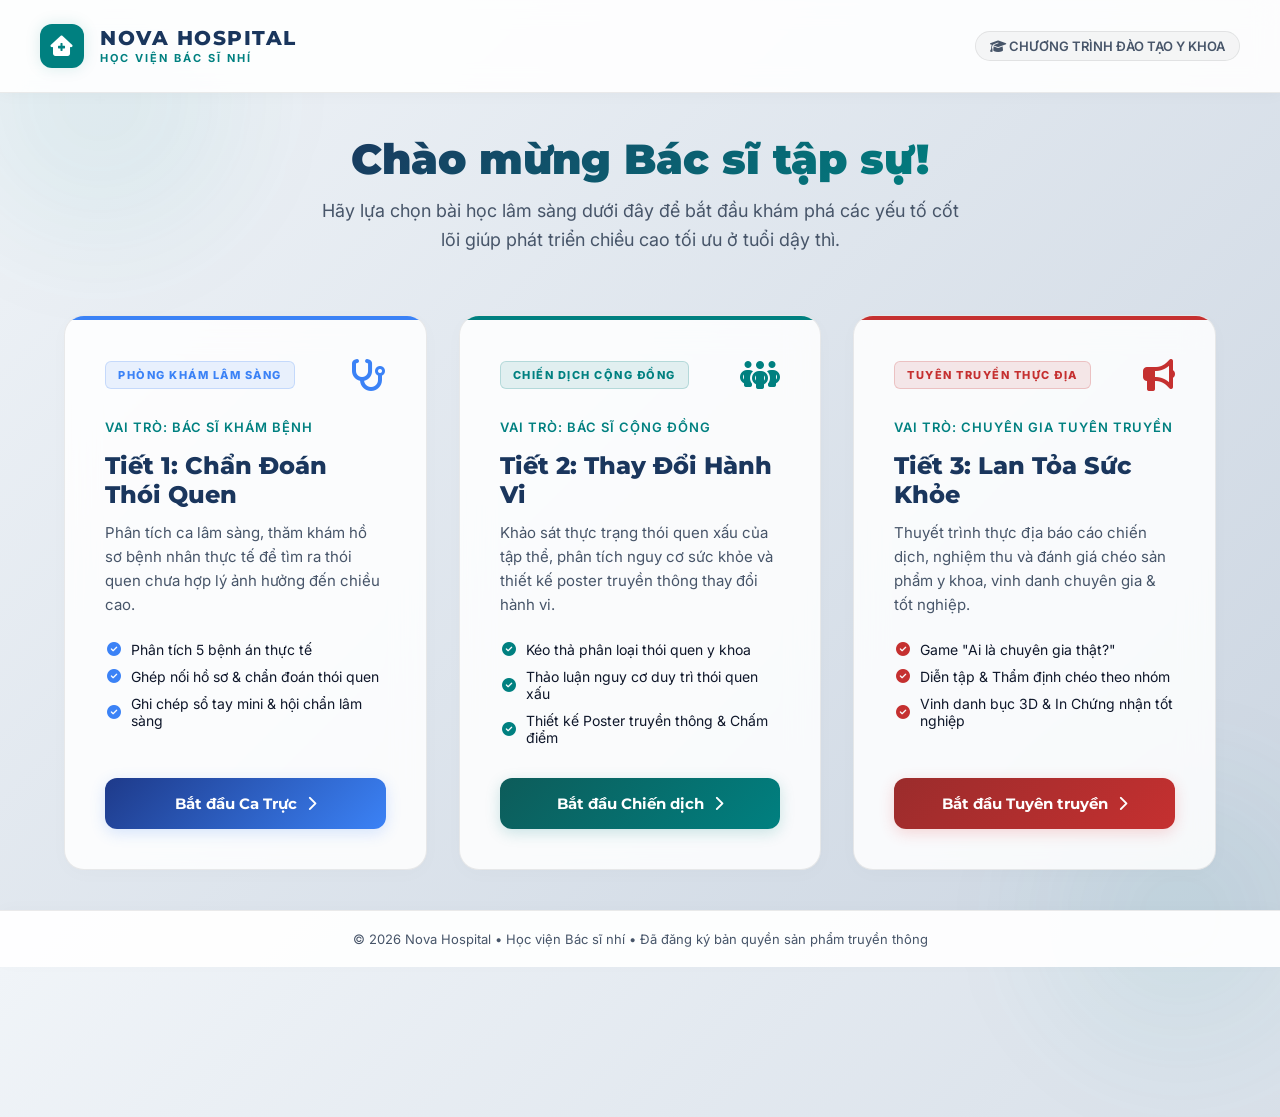
==== commit cca8abec: "feat: update slides with custom effects, custom alert modals, and landscape certificate" ====
--- a/index.html
+++ b/index.html
@@ -3,10 +3,10 @@
 <head>
   <meta charset="UTF-8">
   <meta name="viewport" content="width=device-width, initial-scale=1.0">
-  <title>Học Viện Bác Sĩ Nhí - Tiết 1: Bác Sĩ Khám Bệnh | Nova Hospital</title>
+  <title>Cổng Học Tập - Học Viện Bác Sĩ Nhí | Nova Hospital</title>
   
   <!-- SEO Meta Tags -->
-  <meta name="description" content="Hệ thống slide giảng dạy tương tác 20 trang với chủ đề phát triển chiều cao tối ưu, mô phỏng hoạt động phòng khám lâm sàng y khoa.">
+  <meta name="description" content="Hệ thống slide giảng dạy tương tác - Phát triển chiều cao tối ưu - Bệnh viện Nova Hospital.">
   
   <!-- Icon & Google Fonts -->
   <link rel="stylesheet" href="https://cdnjs.cloudflare.com/ajax/libs/font-awesome/6.4.0/css/all.min.css">
@@ -14,15 +14,369 @@
   <link rel="preconnect" href="https://fonts.gstatic.com" crossorigin>
   <link href="https://fonts.googleapis.com/css2?family=Inter:wght@300;400;500;600;700;800&family=Montserrat:wght@400;500;600;700;800;900&display=swap" rel="stylesheet">
   
-  <link rel="stylesheet" href="style.css">
+  <style>
+    :root {
+      --bg-dark: linear-gradient(135deg, #f0f4f8 0%, #cbd5e1 100%);
+      --bg-card: rgba(255, 255, 255, 0.85);
+      --bg-card-hover: rgba(255, 255, 255, 1);
+      --text-main: #0f172a;
+      --text-muted: #475569;
+      --accent-navy: #1A365D;
+      --accent-mint: #008080;
+      --accent-mint-glow: rgba(0, 128, 128, 0.15);
+      --accent-red: #C53030;
+      --panel-border: rgba(0, 0, 0, 0.08);
+      --panel-border-hover: rgba(0, 128, 128, 0.3);
+      --radius-lg: 20px;
+      --radius-md: 12px;
+      --font-main: 'Inter', sans-serif;
+      --font-accent: 'Montserrat', sans-serif;
+    }
+
+    * {
+      box-sizing: border-box;
+      margin: 0;
+      padding: 0;
+    }
+
+    body {
+      background: var(--bg-dark);
+      color: var(--text-main);
+      font-family: var(--font-main);
+      min-height: 100vh;
+      display: flex;
+      flex-direction: column;
+      justify-content: space-between;
+      align-items: center;
+      overflow-x: hidden;
+      position: relative;
+    }
+
+    /* Background Glow Spheres */
+    .bg-glow-sphere {
+      position: absolute;
+      width: 400px;
+      height: 400px;
+      border-radius: 50%;
+      background: radial-gradient(circle, var(--accent-mint-glow) 0%, rgba(255, 255, 255, 0) 70%);
+      filter: blur(50px);
+      z-index: 0;
+      pointer-events: none;
+      opacity: 0.6;
+    }
+    .sphere-1 { top: -100px; left: -100px; }
+    .sphere-2 { bottom: -150px; right: -100px; }
+
+    /* Header */
+    .app-header {
+      width: 100%;
+      padding: 24px 40px;
+      display: flex;
+      justify-content: space-between;
+      align-items: center;
+      border-bottom: 1.5px solid var(--panel-border);
+      background: rgba(255, 255, 255, 0.9);
+      backdrop-filter: blur(12px);
+      z-index: 10;
+      box-shadow: 0 2px 15px rgba(0,0,0,0.03);
+    }
+
+    .header-brand {
+      display: flex;
+      align-items: center;
+      gap: 16px;
+    }
+
+    .hospital-logo {
+      width: 44px;
+      height: 44px;
+      background: var(--accent-mint);
+      border-radius: var(--radius-md);
+      display: flex;
+      align-items: center;
+      justify-content: center;
+      color: #fff;
+      font-size: 20px;
+      box-shadow: 0 0 15px var(--accent-mint-glow);
+    }
+
+    .brand-text h1 {
+      font-family: var(--font-accent);
+      font-weight: 800;
+      font-size: 20px;
+      letter-spacing: 1.5px;
+      color: var(--accent-navy);
+      line-height: 1.1;
+    }
+
+    .brand-text p {
+      font-size: 11px;
+      font-weight: 700;
+      color: var(--accent-mint);
+      letter-spacing: 2px;
+      margin-top: 2px;
+    }
+
+    .header-tag {
+      font-size: 13px;
+      font-weight: 600;
+      color: var(--text-muted);
+      background: rgba(0,0,0,0.03);
+      padding: 6px 14px;
+      border-radius: 20px;
+      border: 1px solid var(--panel-border);
+    }
+
+    /* Main Content */
+    .main-container {
+      width: 100%;
+      max-width: 1200px;
+      padding: 40px 24px;
+      text-align: center;
+      z-index: 5;
+      flex-grow: 1;
+      display: flex;
+      flex-direction: column;
+      justify-content: center;
+      align-items: center;
+      gap: 40px;
+    }
+
+    .welcome-section h2 {
+      font-family: var(--font-accent);
+      font-weight: 900;
+      font-size: 42px;
+      background: linear-gradient(135deg, var(--accent-navy) 0%, var(--accent-mint) 100%);
+      -webkit-background-clip: text;
+      -webkit-text-fill-color: transparent;
+      margin-bottom: 12px;
+    }
+
+    .welcome-section p {
+      color: var(--text-muted);
+      font-size: 18px;
+      max-width: 650px;
+      margin: 0 auto;
+      line-height: 1.6;
+    }
+
+    .lessons-grid {
+      display: grid;
+      grid-template-columns: repeat(auto-fit, minmax(320px, 1fr));
+      gap: 32px;
+      width: 100%;
+      margin-top: 20px;
+    }
+
+    .lesson-card {
+      background: var(--bg-card);
+      border: 1.5px solid var(--panel-border);
+      border-radius: var(--radius-lg);
+      padding: 40px;
+      text-align: left;
+      transition: all 0.4s cubic-bezier(0.16, 1, 0.3, 1);
+      display: flex;
+      flex-direction: column;
+      justify-content: space-between;
+      position: relative;
+      overflow: hidden;
+      backdrop-filter: blur(16px);
+      box-shadow: 0 4px 20px rgba(0,0,0,0.02);
+    }
+
+    .lesson-card::before {
+      content: '';
+      position: absolute;
+      top: 0;
+      left: 0;
+      width: 100%;
+      height: 4px;
+      background: transparent;
+      transition: background 0.3s ease;
+    }
+
+    .lesson-card.card-tiet1::before { background: #3b82f6; }
+    .lesson-card.card-tiet2::before { background: var(--accent-mint); }
+    .lesson-card.card-tiet3::before { background: var(--accent-red); }
+
+    .lesson-card:hover {
+      transform: translateY(-8px);
+      border-color: var(--panel-border-hover);
+      box-shadow: 0 20px 40px rgba(0,0,0,0.08), 0 0 30px rgba(0, 128, 128, 0.05);
+      background: var(--bg-card-hover);
+    }
+
+    .lesson-meta {
+      display: flex;
+      justify-content: space-between;
+      align-items: center;
+      margin-bottom: 24px;
+    }
+
+    .lesson-badge {
+      font-size: 11px;
+      font-weight: 800;
+      letter-spacing: 1.5px;
+      padding: 6px 12px;
+      border-radius: 6px;
+      text-transform: uppercase;
+    }
+
+    .card-tiet1 .lesson-badge {
+      background: rgba(59, 130, 246, 0.1);
+      color: #3b82f6;
+      border: 1px solid rgba(59, 130, 246, 0.2);
+    }
+
+    .card-tiet2 .lesson-badge {
+      background: rgba(0, 128, 128, 0.1);
+      color: var(--accent-mint);
+      border: 1px solid rgba(0, 128, 128, 0.2);
+    }
+
+    .card-tiet3 .lesson-badge {
+      background: rgba(197, 48, 48, 0.1);
+      color: var(--accent-red);
+      border: 1px solid rgba(197, 48, 48, 0.2);
+    }
+
+    .lesson-icon {
+      font-size: 32px;
+    }
+
+    .card-tiet1 .lesson-icon { color: #3b82f6; }
+    .card-tiet2 .lesson-icon { color: var(--accent-mint); }
+    .card-tiet3 .lesson-icon { color: var(--accent-red); }
+
+    .lesson-details h3 {
+      font-family: var(--font-accent);
+      font-weight: 800;
+      font-size: 24px;
+      margin-bottom: 12px;
+      color: var(--accent-navy);
+    }
+
+    .lesson-details .lesson-subtitle {
+      font-size: 13px;
+      font-weight: 600;
+      color: var(--accent-mint);
+      margin-bottom: 16px;
+      text-transform: uppercase;
+      letter-spacing: 1px;
+    }
+
+    .lesson-details p.desc {
+      color: var(--text-muted);
+      font-size: 15px;
+      line-height: 1.6;
+      margin-bottom: 24px;
+      min-height: 72px;
+    }
+
+    .lesson-features {
+      list-style: none;
+      display: flex;
+      flex-direction: column;
+      gap: 10px;
+      margin-bottom: 32px;
+      padding-left: 2px;
+    }
+
+    .lesson-features li {
+      font-size: 14px;
+      color: var(--text-main);
+      display: flex;
+      align-items: center;
+      gap: 10px;
+    }
+
+    .lesson-features li i {
+      font-size: 14px;
+    }
+    .card-tiet1 .lesson-features li i { color: #3b82f6; }
+    .card-tiet2 .lesson-features li i { color: var(--accent-mint); }
+    .card-tiet3 .lesson-features li i { color: var(--accent-red); }
+
+    .enter-btn {
+      width: 100%;
+      padding: 16px;
+      border-radius: var(--radius-md);
+      font-family: var(--font-accent);
+      font-weight: 700;
+      font-size: 15px;
+      text-align: center;
+      text-decoration: none;
+      display: flex;
+      align-items: center;
+      justify-content: center;
+      gap: 10px;
+      transition: all 0.3s ease;
+      cursor: pointer;
+      border: none;
+    }
+
+    .card-tiet1 .enter-btn {
+      background: linear-gradient(135deg, #1e3a8a 0%, #3b82f6 100%);
+      color: #fff;
+      box-shadow: 0 4px 15px rgba(59, 130, 246, 0.2);
+    }
+    .card-tiet1 .enter-btn:hover {
+      box-shadow: 0 6px 20px rgba(59, 130, 246, 0.4);
+      transform: translateY(-2px);
+    }
+
+    .card-tiet2 .enter-btn {
+      background: linear-gradient(135deg, #0d5c5a 0%, var(--accent-mint) 100%);
+      color: #fff;
+      box-shadow: 0 4px 15px rgba(0, 128, 128, 0.2);
+    }
+    .card-tiet2 .enter-btn:hover {
+      box-shadow: 0 6px 20px rgba(0, 128, 128, 0.4);
+      transform: translateY(-2px);
+    }
+
+    .card-tiet3 .enter-btn {
+      background: linear-gradient(135deg, #9b2c2c 0%, var(--accent-red) 100%);
+      color: #fff;
+      box-shadow: 0 4px 15px rgba(229, 62, 62, 0.2);
+    }
+    .card-tiet3 .enter-btn:hover {
+      box-shadow: 0 6px 20px rgba(229, 62, 62, 0.4);
+      transform: translateY(-2px);
+    }
+
+    /* Footer */
+    .app-footer {
+      width: 100%;
+      padding: 20px;
+      text-align: center;
+      border-top: 1.5px solid var(--panel-border);
+      font-size: 13px;
+      color: var(--text-muted);
+      z-index: 10;
+      background: rgba(255, 255, 255, 0.95);
+      box-shadow: 0 -2px 15px rgba(0,0,0,0.02);
+    }
+
+    @media (max-width: 768px) {
+      .welcome-section h2 {
+        font-size: 32px;
+      }
+      .lessons-grid {
+        grid-template-columns: 1fr;
+      }
+      .lesson-card {
+        padding: 30px;
+      }
+    }
+  </style>
 </head>
 <body>
-  <!-- Background Glow Spheres for sparkling visual effect -->
+  <!-- Background Glow Spheres -->
   <div class="bg-glow-sphere sphere-1"></div>
   <div class="bg-glow-sphere sphere-2"></div>
-  <div class="bg-glow-sphere sphere-3"></div>
-
-  <!-- App Header (Thanh đầu trang) -->
+
+  <!-- Header -->
   <header class="app-header">
     <div class="header-brand">
       <div class="hospital-logo"><i class="fa-solid fa-house-medical"></i></div>
@@ -31,900 +385,93 @@
         <p>HỌC VIỆN BÁC SĨ NHÍ</p>
       </div>
     </div>
-    
-    <div class="active-stage-indicator" id="current-stage-display">
-      TIẾT 1: BÁC SĨ KHÁM BỆNH
-    </div>
-    
-    <div class="header-actions">
-      <button class="action-btn" id="toggle-theme-btn" title="Chuyển Sáng/Tối">
-        <i class="fa-solid fa-moon"></i>
-      </button>
-      <button class="action-btn" id="toggle-fullscreen-btn" title="Trình chiếu toàn màn hình (F)">
-        <i class="fa-solid fa-expand"></i>
-      </button>
+    <div class="header-tag">
+      <i class="fa-solid fa-graduation-cap"></i> CHƯƠNG TRÌNH ĐÀO TẠO Y KHOA
     </div>
   </header>
 
-  <!-- Slides Viewport (Khung hiển thị slide) -->
-  <main class="slides-container" id="slides-viewport">
-    
-    <!-- SLIDE 1: TRANG BÌA (COVER SLIDE) -->
-    <section class="slide-panel active" id="slide-1" data-stage="Bắt đầu">
-      <div class="cover-layout">
-        <div class="cover-accent-line"></div>
-        <div class="cover-content">
-          <div class="department-tag">KHOA NHI KHOA &bull; NOVA HOSPITAL</div>
-          <h2 class="main-title">PHÁT TRIỂN CHIỀU CAO TỐI ƯU</h2>
-          <p class="subtitle">Chủ đề: Chăm sóc sức khỏe bản thân | Tiết 1: Bác sĩ khám bệnh</p>
-          
-          <div class="cover-footer">
-            <div class="role-badge">
-              <i class="fa-solid fa-user-doctor"></i> ĐỐI TƯỢNG TRẢI NGHIỆM: BÁC SĨ TẬP SỰ
-            </div>
-            <button class="start-lecture-btn" id="start-btn">
-              Bắt đầu ca trực <i class="fa-solid fa-chevron-right"></i>
-            </button>
-          </div>
-        </div>
-        <div class="cover-illustration">
-          <div class="stethoscope-glow"><i class="fa-solid fa-stethoscope"></i></div>
-          <div class="heartbeat-line">
-            <svg viewBox="0 0 100 40" class="pulse-svg">
-              <path d="M0,20 L30,20 L38,5 L45,35 L52,15 L58,25 L65,20 L100,20" fill="none" stroke="var(--accent-mint)" stroke-width="3" stroke-linecap="round"/>
-            </svg>
-          </div>
-        </div>
-      </div>
-    </section>
-
-    <!-- ==========================================
-         HOẠT ĐỘNG 1: KHỞI ĐỘNG (SLIDE 2 - 6)
-         ========================================== -->
-         
-    <!-- Slide 2: Tên Hoạt động 1 -->
-    <section class="slide-panel" id="slide-2" data-stage="HĐ1: Khởi động">
-      <div class="activity-intro-layout color-green-theme">
-        <div class="intro-badge">HOẠT ĐỘNG 1</div>
-        <h2 class="intro-main-title">KHỞI ĐỘNG</h2>
-        <div class="intro-sub-card">
-          <span class="sub-label">Tên riêng trên Slide:</span>
-          <h3>GHÉP HỒ SƠ BỆNH ÁN</h3>
-        </div>
-        <div class="intro-icon-large"><i class="fa-solid fa-hospital-user"></i></div>
-        <div class="intro-duration"><i class="fa-regular fa-clock"></i> Thời lượng: 7 - 10 phút</div>
-      </div>
-    </section>
-
-    <!-- Slide 3: Chuẩn bị HĐ1 -->
-    <section class="slide-panel" id="slide-3" data-stage="HĐ1: Chuẩn bị">
-      <div class="slide-header">
-        <span class="breadcrumb">HOẠT ĐỘNG 1 &bull; CHUẨN BỊ CHỌN CA LÂM SÀNG</span>
-        <h2 class="slide-title">Chuẩn Bị</h2>
-      </div>
-      <div class="grid-2-cols">
-        <div class="card glass-card focus-border animate-up">
-          <h3 class="card-headline text-navy"><i class="fa-solid fa-users"></i> HÌNH THỨC HOẠT ĐỘNG</h3>
-          <p class="description" style="margin-top: 15px; font-size: 18px;">Hoạt động theo: <strong>Cặp đôi / Cá nhân</strong></p>
-          <div class="illustration-badge"><i class="fa-solid fa-people-arrows"></i></div>
-        </div>
-        <div class="card glass-card animate-up" style="animation-delay: 0.1s;">
-          <h3 class="card-headline text-mint"><i class="fa-solid fa-toolbox"></i> ĐỒ DÙNG CẦN TRÊN BÀN</h3>
-          <ul class="bullet-list" style="margin-top: 15px;">
-            <li>Phiếu ghép hồ sơ bệnh án (đã in sẵn).</li>
-            <li>Bút chì, bút mực hoặc thước kẻ.</li>
-            <li>Sổ tay ghi chép thô của nhóm.</li>
+  <!-- Main Content -->
+  <main class="main-container">
+    <div class="welcome-section">
+      <h2>Chào mừng Bác sĩ tập sự!</h2>
+      <p>Hãy lựa chọn bài học lâm sàng dưới đây để bắt đầu khám phá các yếu tố cốt lõi giúp phát triển chiều cao tối ưu ở tuổi dậy thì.</p>
+    </div>
+
+    <div class="lessons-grid">
+      <!-- TIẾT 1 CARD -->
+      <div class="lesson-card card-tiet1">
+        <div>
+          <div class="lesson-meta">
+            <span class="lesson-badge">Phòng Khám Lâm Sàng</span>
+            <div class="lesson-icon"><i class="fa-solid fa-stethoscope"></i></div>
+          </div>
+          <div class="lesson-details">
+            <div class="lesson-subtitle">Vai trò: Bác sĩ khám bệnh</div>
+            <h3>Tiết 1: Chẩn Đoán Thói Quen</h3>
+            <p class="desc">Phân tích ca lâm sàng, thăm khám hồ sơ bệnh nhân thực tế để tìm ra thói quen chưa hợp lý ảnh hưởng đến chiều cao.</p>
+          </div>
+          <ul class="lesson-features">
+            <li><i class="fa-solid fa-circle-check"></i> Phân tích 5 bệnh án thực tế</li>
+            <li><i class="fa-solid fa-circle-check"></i> Ghép nối hồ sơ & chẩn đoán thói quen</li>
+            <li><i class="fa-solid fa-circle-check"></i> Ghi chép sổ tay mini & hội chẩn lâm sàng</li>
           </ul>
         </div>
+        <a href="tiet1.html" class="enter-btn">
+          <span>Bắt đầu Ca Trực</span> <i class="fa-solid fa-chevron-right"></i>
+        </a>
       </div>
-    </section>
-
-    <!-- Slide 4: Hướng dẫn HĐ1 + Matching Game + Countdown -->
-    <section class="slide-panel" id="slide-4" data-stage="HĐ1: Hướng dẫn">
-      <div class="slide-header-split">
-        <div class="slide-header">
-          <span class="breadcrumb">HOẠT ĐỘNG 1 &bull; HƯỚNG DẪN BƯỚC</span>
-          <h2 class="slide-title">Quan Sát & Thảo Luận</h2>
-        </div>
-        <!-- Timer Widget -->
-        <div class="timer-widget" id="timer-hd1">
-          <div class="timer-icon"><i class="fa-solid fa-hourglass-half"></i></div>
-          <div class="timer-display">08:00</div>
-          <div class="timer-controls">
-            <button class="timer-btn play-btn" title="Bắt đầu"><i class="fa-solid fa-play"></i></button>
-            <button class="timer-btn pause-btn hidden" title="Tạm dừng"><i class="fa-solid fa-pause"></i></button>
-            <button class="timer-btn reset-btn" title="Đặt lại"><i class="fa-solid fa-rotate-left"></i></button>
-          </div>
-        </div>
-      </div>
-      
-      <div class="interactive-matching-game">
-        <p class="game-instruction">
-          <i class="fa-solid fa-gamepad"></i> <strong>Ghép hồ sơ bác sĩ:</strong> Click chọn <strong>Bệnh nhân</strong> ở cột trái, rồi click vào <strong>Thói quen tương ứng</strong> ở cột phải để ghép nối!
-        </p>
-        
-        <div class="matching-container">
-          <!-- Bệnh nhân -->
-          <div class="matching-column" id="profiles-column">
-            <div class="match-item card-item" data-id="nut" id="profile-linhanh">
-              <div class="patient-card-header">
-                <img src="patient_linh_anh.png" alt="Linh Anh" class="patient-thumb-img">
-                <h4>BỆNH NHÂN: LINH ANH</h4>
-              </div>
-              <p class="item-desc">🥗 Ăn rất ít thịt cá, hầu như không uống sữa hoặc sữa chua. Thường xuyên ăn snack bim bim, đồ ăn vặt nhiều dầu mỡ.</p>
-              <div class="match-connection-point"></div>
-            </div>
-            <div class="match-item card-item" data-id="sleep" id="profile-kem">
-              <div class="patient-card-header">
-                <img src="patient_kem.png" alt="Bạn Kem" class="patient-thumb-img">
-                <h4>BỆNH NHÂN: KEM</h4>
-              </div>
-              <p class="item-desc">😴 Thường xuyên thức muộn đến 12h đêm để xem máy tính chơi game. Sáng hôm sau dậy rất muộn, cơ thể mệt mỏi uể oải.</p>
-              <div class="match-connection-point"></div>
-            </div>
-            <div class="match-item card-item" data-id="exercise" id="profile-namanh">
-              <div class="patient-card-header">
-                <img src="patient_nam_anh.png" alt="Nam Anh" class="patient-thumb-img">
-                <h4>BỆNH NHÂN: NAM ANH</h4>
-              </div>
-              <p class="item-desc">🏃 Hầu như không tham gia thể thao. Dành toàn bộ thời gian rảnh nằm chơi điện thoại. Ít đi lại, lười làm việc nhẹ.</p>
-              <div class="match-connection-point"></div>
-            </div>
-          </div>
-          
-          <!-- Thói quen -->
-          <div class="matching-column" id="targets-column">
-            <div class="match-target" data-match="exercise" id="target-ex">
-              <div class="match-connection-point left"></div>
-              <div class="target-card">
-                <div class="target-icon"><i class="fa-solid fa-person-running"></i></div>
-                <h5>Lười Vận Động</h5>
-                <span class="match-status-badge">Chưa nối</span>
-              </div>
-            </div>
-            <div class="match-target" data-match="nut" id="target-nut">
-              <div class="match-connection-point left"></div>
-              <div class="target-card">
-                <div class="target-icon"><i class="fa-solid fa-apple-whole"></i></div>
-                <h5>Dinh Dưỡng Sai Lệch</h5>
-                <span class="match-status-badge">Chưa nối</span>
-              </div>
-            </div>
-            <div class="match-target" data-match="sleep" id="target-sleep">
-              <div class="match-connection-point left"></div>
-              <div class="target-card">
-                <div class="target-icon"><i class="fa-solid fa-moon"></i></div>
-                <h5>Thiếu Giấc Ngủ Ngon</h5>
-                <span class="match-status-badge">Chưa nối</span>
-              </div>
-            </div>
-          </div>
-        </div>
-      </div>
-      
-      <div class="discussion-banner glass-panel">
-        <span class="banner-star">❓</span>
-        <p><strong>Câu hỏi định hướng:</strong> Hãy thảo luận cặp đôi nhanh: Thói quen sinh hoạt chưa hợp lý của từng ca bệnh ảnh hưởng thế nào đến cơ thể?</p>
-      </div>
-    </section>
-
-    <!-- Slide 5: Đáp án HĐ1 -->
-    <section class="slide-panel" id="slide-5" data-stage="HĐ1: Đáp án">
-      <div class="slide-header">
-        <span class="breadcrumb">HOẠT ĐỘNG 1 &bull; PHÂN TÍCH ĐÁP ÁN</span>
-        <h2 class="slide-title">Kết Quả Chẩn Đoán Lâm Sàng</h2>
-      </div>
-      <div class="grid-3-cols">
-        <div class="card glass-card border-orange-top">
-          <div class="card-head text-orange">🥗 DINH DƯỠNG LỖI</div>
-          <h4 style="font-size: 16px; margin: 10px 0;">Thiếu hụt canxi & đạm</h4>
-          <p class="description">Ăn vặt thay cơm làm trẻ tích tụ chất béo có hại nhưng lại thiếu trầm trọng nguồn Protein (đậm) cấu thành collagen đệm xương và Canxi kết tinh xương.</p>
-        </div>
-        <div class="card glass-card border-navy-top">
-          <div class="card-head text-navy">😴 GIẤC NGỦ LỖI</div>
-          <h4 style="font-size: 16px; margin: 10px 0;">Thiếu hụt Hormone sinh trưởng</h4>
-          <p class="description">Thức muộn sau 24h khiến cơ thể lỡ mất đỉnh bài tiết Hormone tăng trưởng (GH) của tuyến yên (vốn chỉ đạt mức cao nhất khi ngủ sâu giấc từ 23h - 2h sáng).</p>
-        </div>
-        <div class="card glass-card border-mint-top">
-          <div class="card-head text-mint">🏃 VẬN ĐỘNG LỖI</div>
-          <h4 style="font-size: 16px; margin: 10px 0;">Chậm cốt hóa & kéo dài sụn</h4>
-          <p class="description">Nằm thụ động làm giảm các kích thích lực nén lên sụn tiếp hợp ở đầu xương đùi, xương chày, từ đó giảm tốc độ phân chia tế bào sụn để tăng chiều dài.</p>
-        </div>
-      </div>
-    </section>
-
-    <!-- Slide 6: Tổng kết HĐ1 -->
-    <section class="slide-panel" id="slide-6" data-stage="HĐ1: Tổng kết">
-      <div class="slide-header">
-        <span class="breadcrumb">HOẠT ĐỘNG 1 &bull; TỔNG KẾT KIẾN THỨC</span>
-        <h2 class="slide-title">3 Yếu Tố Cốt Lõi Quyết Định Chiều Cao</h2>
-      </div>
-      <div class="grid-layout-1-3">
-        <div class="card glass-card focus-border-mint">
-          <h3 class="headline-text text-navy" style="font-size: 24px;">KẾT LUẬN BAN ĐẦU</h3>
-          <p class="description">Chiều cao con người chịu ảnh hưởng to lớn từ lối sống sinh hoạt hàng ngày mà chính chúng ta có thể kiểm soát và thay đổi được.</p>
-        </div>
-        
-        <div class="factors-display-layout">
-          <div class="factor-block">
-            <span class="factor-badge red-bg">🥗 DINH DƯỠNG</span>
-            <p>Bổ sung chất đạm, canxi, vitamin D3 để làm nguyên liệu xây dựng xương dài ra.</p>
-          </div>
-          <div class="factor-block">
-            <span class="factor-badge navy-bg">😴 GIẤC NGỦ</span>
-            <p>Đi ngủ sớm trước 22h đêm để kích thích tuyến yên sản sinh lượng hoocmôn cao nhất.</p>
-          </div>
-          <div class="factor-block">
-            <span class="factor-badge mint-bg">🏃 VẬN ĐỘNG</span>
-            <p>Tập thể thao thường xuyên để kích thích đĩa sụn phân chia và kéo giãn khớp xương.</p>
-          </div>
-        </div>
-      </div>
-    </section>
-
-    <!-- ==========================================
-         HOẠT ĐỘNG 2: KHÁM BỆNH & HỘI CHẨN (SLIDE 7 - 12)
-         ========================================== -->
-         
-    <!-- Slide 7: Tên Hoạt động 2 -->
-    <section class="slide-panel" id="slide-7" data-stage="HĐ2: Nguyên nhân">
-      <div class="activity-intro-layout color-navy-theme">
-        <div class="intro-badge">HOẠT ĐỘNG 2</div>
-        <h2 class="intro-main-title">TRUY TÌM NGUYÊN NHÂN</h2>
-        <div class="intro-sub-card">
-          <span class="sub-label">Tên riêng trên Slide:</span>
-          <h3>KHÁM BỆNH & HỘI CHẨN</h3>
-        </div>
-        <div class="intro-icon-large"><i class="fa-solid fa-stethoscope"></i></div>
-        <div class="intro-duration"><i class="fa-regular fa-clock"></i> Thời lượng: 15 phút</div>
-      </div>
-    </section>
-
-    <!-- Slide 8: Chuẩn bị HĐ2 -->
-    <section class="slide-panel" id="slide-8" data-stage="HĐ2: Chuẩn bị">
-      <div class="slide-header">
-        <span class="breadcrumb">HOẠT ĐỘNG 2 &bull; CHUẨN BỊ CA LÂM SÀNG</span>
-        <h2 class="slide-title">Chuẩn Bị</h2>
-      </div>
-      <div class="grid-2-cols">
-        <div class="card glass-card focus-border">
-          <h3 class="card-headline text-navy"><i class="fa-solid fa-users-viewfinder"></i> THÀNH LẬP HỘI ĐỒNG Y KHOA</h3>
-          <p class="description" style="margin-top: 15px; font-size: 18px;">Hoạt động theo: <strong>Nhóm 4 học sinh (Bác sĩ chuyên khoa)</strong></p>
-          <div class="illustration-badge"><i class="fa-solid fa-user-group"></i></div>
-        </div>
-        <div class="card glass-card" style="animation-delay: 0.1s;">
-          <h3 class="card-headline text-mint"><i class="fa-solid fa-file-medical"></i> HỒ SƠ VÀ DỤNG CỤ KHÁM</h3>
-          <ul class="bullet-list" style="margin-top: 15px;">
-            <li>Hồ sơ bệnh án chi tiết (5 ca bệnh nhân nhí của Nova Hospital).</li>
-            <li>Bút dạ màu hoặc bút highlighter (để đánh dấu thói quen lỗi).</li>
-            <li>Phiếu phân tích chẩn đoán của nhóm.</li>
+
+      <!-- TIẾT 2 CARD -->
+      <div class="lesson-card card-tiet2">
+        <div>
+          <div class="lesson-meta">
+            <span class="lesson-badge">Chiến Dịch Cộng Đồng</span>
+            <div class="lesson-icon"><i class="fa-solid fa-people-group"></i></div>
+          </div>
+          <div class="lesson-details">
+            <div class="lesson-subtitle">Vai trò: Bác sĩ cộng đồng</div>
+            <h3>Tiết 2: Thay Đổi Hành Vi</h3>
+            <p class="desc">Khảo sát thực trạng thói quen xấu của tập thể, phân tích nguy cơ sức khỏe và thiết kế poster truyền thông thay đổi hành vi.</p>
+          </div>
+          <ul class="lesson-features">
+            <li><i class="fa-solid fa-circle-check"></i> Kéo thả phân loại thói quen y khoa</li>
+            <li><i class="fa-solid fa-circle-check"></i> Thảo luận nguy cơ duy trì thói quen xấu</li>
+            <li><i class="fa-solid fa-circle-check"></i> Thiết kế Poster truyền thông & Chấm điểm</li>
           </ul>
         </div>
+        <a href="tiet2.html" class="enter-btn">
+          <span>Bắt đầu Chiến dịch</span> <i class="fa-solid fa-chevron-right"></i>
+        </a>
       </div>
-    </section>
-
-    <!-- Slide 9: Hướng dẫn HĐ2 + Flowchart + Timer -->
-    <section class="slide-panel" id="slide-9" data-stage="HĐ2: Hướng dẫn">
-      <div class="slide-header-split">
-        <div class="slide-header">
-          <span class="breadcrumb">HOẠT ĐỘNG 2 &bull; HƯỚNG DẪN KHÁM LÂM SÀNG</span>
-          <h2 class="slide-title">Khám Bệnh & Chẩn Đoán</h2>
-        </div>
-        <!-- Timer Widget -->
-        <div class="timer-widget" id="timer-hd2">
-          <div class="timer-icon"><i class="fa-solid fa-hourglass-half"></i></div>
-          <div class="timer-display">15:00</div>
-          <div class="timer-controls">
-            <button class="timer-btn play-btn" title="Bắt đầu"><i class="fa-solid fa-play"></i></button>
-            <button class="timer-btn pause-btn hidden" title="Tạm dừng"><i class="fa-solid fa-pause"></i></button>
-            <button class="timer-btn reset-btn" title="Đặt lại"><i class="fa-solid fa-rotate-left"></i></button>
-          </div>
-        </div>
-      </div>
-      
-      <div class="instruction-flow-layout">
-        <div class="flowchart-horizontal">
-          <div class="flow-node">
-            <div class="flow-icon orange-bg"><i class="fa-solid fa-book-open-reader"></i></div>
-            <h4>1. Đọc kỹ hồ sơ</h4>
-            <p>Phân tích nhật ký ăn uống sinh hoạt của bệnh nhân nhí.</p>
-          </div>
-          <div class="flow-connector"><i class="fa-solid fa-chevron-right"></i></div>
-          <div class="flow-node">
-            <div class="flow-icon navy-bg"><i class="fa-solid fa-pen-clip"></i></div>
-            <h4>2. Đánh dấu lỗi</h4>
-            <p>Dùng bút màu gạch chân các hành vi thói quen chưa hợp lý.</p>
-          </div>
-          <div class="flow-connector"><i class="fa-solid fa-chevron-right"></i></div>
-          <div class="flow-node">
-            <div class="flow-icon mint-bg"><i class="fa-solid fa-clipboard-question"></i></div>
-            <h4>3. Đưa chẩn đoán</h4>
-            <p>Đối chiếu xem thói quen lỗi thuộc về cột trụ cột sức khỏe nào.</p>
-          </div>
-        </div>
-        
-        <div class="warning-banner glass-panel focus-border">
-          <div class="banner-badge"><i class="fa-solid fa-circle-info"></i> LƯU Ý DÀNH CHO CÁC BÁC SĨ TẬP SỰ</div>
-          <p>Mỗi bác sĩ nhí trong nhóm thảo luận kỹ lưỡng, ghi nhận sự đồng thuận và chuẩn bị lập luận dựa trên bằng chứng khoa học cụ thể trong bệnh án.</p>
-        </div>
-      </div>
-    </section>
-
-    <!-- Slide 10: Trình bày HĐ2 - Hội chẩn (Báo cáo mẫu tương tác) -->
-    <section class="slide-panel" id="slide-10" data-stage="HĐ2: Trình bày">
-      <div class="slide-header">
-        <span class="breadcrumb">HOẠT ĐỘNG 2 &bull; TRÌNH BÀY BÁO CÁO HỘI CHẨN</span>
-        <h2 class="slide-title">Hội Chẩn Trước Hội Đồng</h2>
-      </div>
-      <div class="grid-layout-1-3">
-        <div class="card glass-card">
-          <h3 class="card-headline"><i class="fa-solid fa-comments"></i> NỘI QUY HỘI CHẨN</h3>
-          <p class="description">Đại diện nhóm đứng dậy báo cáo trước lớp. Hội đồng bác sĩ cả lớp lắng nghe và đưa ra phản biện chéo.</p>
-          <div class="report-cons-icon"><i class="fa-solid fa-user-check"></i></div>
-        </div>
-        
-        <!-- Khung báo cáo tương tác -->
-        <div class="card glass-card clean-white focus-border-mint">
-          <h3 class="card-headline text-navy"><i class="fa-solid fa-file-signature"></i> MẪU BÁO CÁO HỘI CHẨN (ĐIỀN THÔNG TIN)</h3>
-          
-          <div class="report-script-form">
-            <p><i class="fa-solid fa-quote-left text-mint"></i> Kính thưa Ban Giám Đốc Nova Hospital và Hội đồng bác sĩ:</p>
-            
-            <div class="form-row">
-              <span>Nhóm bác sĩ chúng tôi tiếp nhận bệnh án của bệnh nhân:</span>
-              <select class="form-select" id="report-patient-select">
-                <option value="Linh Anh">Bệnh nhân Linh Anh</option>
-                <option value="Kem">Bệnh nhân Kem</option>
-                <option value="Nam Anh">Bệnh nhân Nam Anh</option>
-              </select>
-            </div>
-            
-            <div class="form-row">
-              <span>Qua thăm khám lâm sàng, chúng tôi phát hiện thói quen chưa hợp lý là:</span>
-              <input type="text" class="form-input" id="report-bad-habit" placeholder="Nhập thói quen lỗi (VD: Thức muộn xem máy tính)">
-            </div>
-            
-            <div class="form-row">
-              <span>Dấu hiệu này ảnh hưởng trực tiếp đến trụ cột sức khỏe:</span>
-              <select class="form-select" id="report-pillar-select">
-                <option value="Dinh dưỡng">Chế độ Dinh Dưỡng</option>
-                <option value="Giấc ngủ">Thói quen Giấc Ngủ</option>
-                <option value="Vận động">Thói quen Vận Động</option>
-              </select>
-            </div>
-            
-            <div class="form-row">
-              <span>Vì vậy, chẩn đoán cuối cùng của chúng tôi cho ca bệnh này là:</span>
-              <input type="text" class="form-input" id="report-diagnosis" placeholder="Nhập chẩn đoán y khoa (VD: Rối loạn nhịp giấc ngủ)">
-            </div>
-          </div>
-        </div>
-      </div>
-    </section>
-
-    <!-- Slide 11: Đáp án HĐ2 (Bảng đối chiếu 3D Flip Card) -->
-    <section class="slide-panel" id="slide-11" data-stage="HĐ2: Đáp án">
-      <div class="slide-header">
-        <span class="breadcrumb">HOẠT ĐỘNG 2 &bull; PHÂN TÍCH ĐÁP ÁN CHUẨN Y KHOA</span>
-        <h2 class="slide-title">Kết Quả Hội Chẩn Bệnh Nhân</h2>
-      </div>
-      
-      <div class="diagnoses-grid">
-        <!-- Ca 1 -->
-        <div class="flip-card" id="h2-case-1">
-          <div class="flip-card-inner">
-            <div class="flip-card-front">
-              <div class="card-head">BỆNH NHÂN LINH ANH</div>
-              <div class="patient-avatar"><img src="patient_linh_anh.png" alt="Linh Anh" class="patient-avatar-img"></div>
-              <p class="description">Ăn nhiều snack, uống nước ngọt thay thế sữa, lười ăn các loại đạm cá thịt.</p>
-              <button class="flip-btn">Xem Chẩn Đoán <i class="fa-solid fa-rotate"></i></button>
-            </div>
-            <div class="flip-card-back border-orange">
-              <div class="card-head text-orange">ĐÁP ÁN CHUẨN Y KHOA</div>
-              <h4>THIẾU ĐẠM & CANXI</h4>
-              <p class="back-desc">Cơ thể thiếu hụt các axit amin cốt lõi từ đạm để hình thành đĩa sụn, đồng thời thiếu canxi lắng đọng làm xương chậm kéo dài và dễ giòn.</p>
-              <button class="flip-back-btn"><i class="fa-solid fa-arrow-left"></i> Quay lại</button>
-            </div>
-          </div>
-        </div>
-        
-        <!-- Ca 2 -->
-        <div class="flip-card" id="h2-case-2">
-          <div class="flip-card-inner">
-            <div class="flip-card-front">
-              <div class="card-head">BỆNH NHÂN KEM</div>
-              <div class="patient-avatar"><img src="patient_kem.png" alt="Bạn Kem" class="patient-avatar-img"></div>
-              <p class="description">Thường xuyên bật laptop xem phim, chơi game muộn đến 12h đêm mới đi ngủ.</p>
-              <button class="flip-btn">Xem Chẩn Đoán <i class="fa-solid fa-rotate"></i></button>
-            </div>
-            <div class="flip-card-back border-navy">
-              <div class="card-head text-navy">ĐÁP ÁN CHUẨN Y KHOA</div>
-              <h4>RỐI LOẠN GIẤC NGỦ LÂM SÀNG</h4>
-              <p class="back-desc">Thiếu hụt Hormone tăng trưởng (GH). Sóng ánh sáng xanh màn hình ức chế hormone melatonin gây ngủ, cản trở đạt trạng thái ngủ sâu.</p>
-              <button class="flip-back-btn"><i class="fa-solid fa-arrow-left"></i> Quay lại</button>
-            </div>
-          </div>
-        </div>
-        
-        <!-- Ca 3 -->
-        <div class="flip-card" id="h2-case-3">
-          <div class="flip-card-inner">
-            <div class="flip-card-front">
-              <div class="card-head">BỆNH NHÂN NAM ANH</div>
-              <div class="patient-avatar"><img src="patient_nam_anh.png" alt="Nam Anh" class="patient-avatar-img"></div>
-              <p class="description">Hầu như nằm xem điện thoại, lười vận động di chuyển chân tay hàng ngày.</p>
-              <button class="flip-btn">Xem Chẩn Đoán <i class="fa-solid fa-rotate"></i></button>
-            </div>
-            <div class="flip-card-back border-mint">
-              <div class="card-head text-mint">ĐÁP ÁN CHUẨN Y KHOA</div>
-              <h4>SUY GIẢM THỂ CHẤT THỤ ĐỘNG</h4>
-              <p class="back-desc">Đĩa sụn tiếp hợp ở các đầu khớp không được kích thích giãn nén thông qua lực nén cơ học sinh ra khi chạy nhảy, làm khớp xương kém linh hoạt.</p>
-              <button class="flip-back-btn"><i class="fa-solid fa-arrow-left"></i> Quay lại</button>
-            </div>
-          </div>
-        </div>
-        
-        <!-- Ca 4 -->
-        <div class="flip-card" id="h2-case-4">
-          <div class="flip-card-inner">
-            <div class="flip-card-front">
-              <div class="card-head">BỆNH NHÂN TIỂU VY</div>
-              <div class="patient-avatar"><img src="patient_vy_vy.png" alt="Vy Vy" class="patient-avatar-img"></div>
-              <p class="description">Ăn nhiều thực phẩm ngọt, thức ăn nhanh nhiều mỡ và lười vận động.</p>
-              <button class="flip-btn">Xem Chẩn Đoán <i class="fa-solid fa-rotate"></i></button>
-            </div>
-            <div class="flip-card-back border-teal">
-              <div class="card-head text-teal">ĐÁP ÁN CHUẨN Y KHOA</div>
-              <h4>BÉO PHÌ & CỐT HÓA SỚM</h4>
-              <p class="back-desc">Trọng lượng cơ thể quá tải nén ép chặt lên đĩa sụn, đồng thời thừa đường tinh luyện kích thích xương kết tinh đóng khớp sụn tăng trưởng sớm.</p>
-              <button class="flip-back-btn"><i class="fa-solid fa-arrow-left"></i> Quay lại</button>
-            </div>
-          </div>
-        </div>
-      </div>
-    </section>
-
-    <!-- Slide 12: Tổng kết HĐ2 -->
-    <section class="slide-panel" id="slide-12" data-stage="HĐ2: Tổng kết">
-      <div class="slide-header">
-        <span class="breadcrumb">HOẠT ĐỘNG 2 &bull; TỔNG KẾT HỘI CHẨN</span>
-        <h2 class="slide-title">Cơ Chế Khoa Học Ảnh Hưởng Xương</h2>
-      </div>
-      <div class="grid-2-cols">
-        <div class="card glass-card focus-border animate-up">
-          <h3 class="card-headline text-navy"><i class="fa-solid fa-circle-nodes"></i> CƠ CHẾ SỰ PHÂN CHIA SỤN</h3>
-          <p class="description" style="margin-top: 15px;">Đĩa sụn tăng trưởng (Epiphyseal plate) nằm ở hai đầu các xương dài. Dưới tác dụng của Hormone tăng trưởng (GH) phối hợp với kích thích co giãn khớp cơ học khi vận động, các tế bào sụn sẽ nhân đôi liên tục, sau đó canxi hóa tạo thành chất xương cứng giúp xương dài ra.</p>
-        </div>
-        <div class="card glass-card animate-up" style="animation-delay: 0.1s;">
-          <h3 class="card-headline text-mint"><i class="fa-solid fa-triangle-exclamation"></i> TÁC HẠI CỦA THÓI QUEN XẤU</h3>
-          <p class="description" style="margin-top: 15px;">Thói quen xấu (thức khuya, lười vận động, thiếu dinh dưỡng) làm giảm nồng độ GH tiết ra đồng thời làm đĩa sụn đầu xương sớm bị canxi hóa đóng kín (cốt hóa khớp sụn), chặn đứng vĩnh viễn khả năng phát triển chiều cao tự nhiên của học sinh.</p>
-        </div>
-      </div>
-    </section>
-
-    <!-- ==========================================
-         HOẠT ĐỘNG 3: KÊ ĐƠN (SLIDE 13 - 16)
-         ========================================== -->
-         
-    <!-- Slide 13: Tên Hoạt động 3 -->
-    <section class="slide-panel" id="slide-13" data-stage="HĐ3: Kê đơn">
-      <div class="activity-intro-layout color-green-theme">
-        <div class="intro-badge">HOẠT ĐỘNG 3</div>
-        <h2 class="intro-main-title">KÊ ĐƠN</h2>
-        <div class="intro-sub-card">
-          <span class="sub-label">Tên riêng trên Slide:</span>
-          <h3>KÊ ĐƠN THUỐC</h3>
-        </div>
-        <div class="intro-icon-large"><i class="fa-solid fa-file-prescription"></i></div>
-        <div class="intro-duration"><i class="fa-regular fa-clock"></i> Thời lượng: 12 phút</div>
-      </div>
-    </section>
-
-    <!-- Slide 14: Chuẩn bị HĐ3 -->
-    <section class="slide-panel" id="slide-14" data-stage="HĐ3: Chuẩn bị">
-      <div class="slide-header">
-        <span class="breadcrumb">HOẠT ĐỘNG 3 &bull; CHUẨN BỊ KÊ ĐƠN THUỐC</span>
-        <h2 class="slide-title">Chuẩn Bị</h2>
-      </div>
-      <div class="grid-2-cols">
-        <div class="card glass-card focus-border-mint">
-          <h3 class="card-headline text-mint"><i class="fa-solid fa-user-group"></i> HÌNH THỨC HOẠT ĐỘNG</h3>
-          <p class="description" style="margin-top: 15px; font-size: 18px;">Hoạt động theo: <strong>Nhóm y khoa 4 người (giữ nguyên nhóm)</strong></p>
-          <div class="illustration-badge"><i class="fa-solid fa-people-carry-box"></i></div>
-        </div>
-        <div class="card glass-card" style="animation-delay: 0.1s;">
-          <h3 class="card-headline text-navy"><i class="fa-solid fa-pen-fancy"></i> DỤNG CỤ THIẾT KẾ ĐƠN THUỐC</h3>
-          <ul class="bullet-list" style="margin-top: 15px;">
-            <li>1 tờ giấy trắng khổ A4 (gấp làm đôi để tạo hình đơn thuốc).</li>
-            <li>Bút chì và bút màu trang trí đơn thuốc sinh động.</li>
-            <li>Sách hướng dẫn kiến thức y khoa sơ lược.</li>
+
+      <!-- TIẾT 3 CARD -->
+      <div class="lesson-card card-tiet3">
+        <div>
+          <div class="lesson-meta">
+            <span class="lesson-badge">Tuyên Truyền Thực Địa</span>
+            <div class="lesson-icon"><i class="fa-solid fa-bullhorn"></i></div>
+          </div>
+          <div class="lesson-details">
+            <div class="lesson-subtitle">Vai trò: Chuyên gia tuyên truyền</div>
+            <h3>Tiết 3: Lan Tỏa Sức Khỏe</h3>
+            <p class="desc">Thuyết trình thực địa báo cáo chiến dịch, nghiệm thu và đánh giá chéo sản phẩm y khoa, vinh danh chuyên gia & tốt nghiệp.</p>
+          </div>
+          <ul class="lesson-features">
+            <li><i class="fa-solid fa-circle-check"></i> Game "Ai là chuyên gia thật?"</li>
+            <li><i class="fa-solid fa-circle-check"></i> Diễn tập & Thẩm định chéo theo nhóm</li>
+            <li><i class="fa-solid fa-circle-check"></i> Vinh danh bục 3D & In Chứng nhận tốt nghiệp</li>
           </ul>
         </div>
-      </div>
-    </section>
-
-    <!-- Slide 15: Hướng dẫn HĐ3 + Quy tắc kê đơn + Timer -->
-    <section class="slide-panel" id="slide-15" data-stage="HĐ3: Hướng dẫn">
-      <div class="slide-header-split">
-        <div class="slide-header">
-          <span class="breadcrumb">HOẠT ĐỘNG 3 &bull; HƯỚNG DẪN THỰC HÀNH</span>
-          <h2 class="slide-title">Kê Đơn Điều Trị Phác Đồ</h2>
-        </div>
-        <!-- Timer Widget -->
-        <div class="timer-widget" id="timer-hd3">
-          <div class="timer-icon"><i class="fa-solid fa-hourglass-half"></i></div>
-          <div class="timer-display">12:00</div>
-          <div class="timer-controls">
-            <button class="timer-btn play-btn" title="Bắt đầu"><i class="fa-solid fa-play"></i></button>
-            <button class="timer-btn pause-btn hidden" title="Tạm dừng"><i class="fa-solid fa-pause"></i></button>
-            <button class="timer-btn reset-btn" title="Đặt lại"><i class="fa-solid fa-rotate-left"></i></button>
-          </div>
-        </div>
-      </div>
-      
-      <div class="grid-2-cols">
-        <!-- Flowchart thực hành -->
-        <div class="card glass-card">
-          <h3 class="card-headline text-navy"><i class="fa-solid fa-share-nodes"></i> CÁC BƯỚC THỰC HIỆN</h3>
-          <div class="steps-flow-vertical">
-            <div class="vert-step">
-              <span class="step-num-circle">1</span>
-              <p>Thảo luận nhóm để đề xuất giải pháp thiết thực khắc phục thói quen có hại của ca bệnh.</p>
-            </div>
-            <div class="vert-step">
-              <span class="step-num-circle">2</span>
-              <p>Viết nội dung giải pháp vào tờ giấy A4 gấp đôi đóng vai như một đơn thuốc y khoa.</p>
-            </div>
-            <div class="vert-step">
-              <span class="step-num-circle">3</span>
-              <p>Đảm bảo phác đồ kê đơn định lượng hành vi rõ ràng (VD: bao nhiêu ml sữa, mấy giờ ngủ).</p>
-            </div>
-          </div>
-        </div>
-        
-        <!-- Quy tắc thiết kế giải pháp -->
-        <div class="card glass-card focus-border-mint">
-          <h3 class="card-headline text-mint"><i class="fa-solid fa-certificate"></i> QUY TẮC KÊ ĐƠN THUỐC (3 TRỤ CỘT)</h3>
-          <p class="description">Đơn thuốc của các nhóm bác sĩ cần thiết kế tuân thủ nghiêm ngặt công thức y học thực tiễn sau:</p>
-          
-          <div class="rule-box-layout">
-            <div class="rule-node">
-              <span class="rule-label orange-bg">VẤN ĐỀ PHÁT HIỆN</span>
-              <p>Ghi nhận rõ thói quen sinh hoạt xấu nào cần cải thiện.</p>
-            </div>
-            <div class="rule-arrow"><i class="fa-solid fa-arrow-down"></i></div>
-            <div class="rule-node">
-              <span class="rule-label navy-bg">GIẢI PHÁP ĐỊNH LƯỢNG</span>
-              <p>Đề xuất giải pháp bằng những con số hành vi đo lường được.</p>
-            </div>
-            <div class="rule-arrow"><i class="fa-solid fa-arrow-down"></i></div>
-            <div class="rule-node">
-              <span class="rule-label mint-bg">CAM KẾT THỰC HIỆN</span>
-              <p>Kế hoạch đôn đốc giám sát theo dõi thói quen hàng ngày.</p>
-            </div>
-          </div>
-        </div>
-      </div>
-    </section>
-
-    <!-- Slide 16: Tổng kết HĐ3 (Kiến thức y khoa định lượng Infographic) -->
-    <section class="slide-panel" id="slide-16" data-stage="HĐ3: Tổng kết">
-      <div class="slide-header">
-        <span class="breadcrumb">HOẠT ĐỘNG 3 &bull; TỔNG KẾT Y KHOA ĐỊNH LƯỢNG</span>
-        <h2 class="slide-title">Cơ Sở Kiến Thức Y Khoa Chuẩn</h2>
-      </div>
-      
-      <div class="infographic-3-cols">
-        <!-- Dinh dưỡng -->
-        <div class="info-column-card border-orange-top">
-          <div class="info-card-header orange-bg">
-            <span class="info-emoji">🥗</span>
-            <h4>DINH DƯỠNG ĐỊNH LƯỢNG</h4>
-          </div>
-          <div class="info-card-body">
-            <div class="info-stat-box">
-              <span class="stat-num text-orange">> 500ml</span>
-              <span class="stat-label">Sữa tươi hoặc sữa bột mỗi ngày</span>
-            </div>
-            <p class="stat-desc">Uống đầy đủ hàng ngày để nạp đủ 600-800mg Canxi. Đồng thời bổ sung 2 quả trứng, 100g thịt nạc để cung cấp chuỗi peptide cho khung collagen đệm xương.</p>
-          </div>
-        </div>
-        
-        <!-- Giấc ngủ -->
-        <div class="info-column-card border-navy-top">
-          <div class="info-card-header navy-bg">
-            <span class="info-emoji">😴</span>
-            <h4>GIẤC NGỦ ĐỊNH LƯỢNG</h4>
-          </div>
-          <div class="info-card-body">
-            <div class="info-stat-box">
-              <span class="stat-num text-navy">Trước 22h</span>
-              <span class="stat-label">Thời điểm lên giường đi ngủ</span>
-            </div>
-            <p class="stat-desc">Để cơ thể chìm vào trạng thái ngủ sâu trước 23h. Kéo dài giấc ngủ liên tục 8 - 9 tiếng mỗi đêm giúp kích hoạt sản sinh 4 lần Hormone tăng trưởng (GH).</p>
-          </div>
-        </div>
-        
-        <!-- Vận động -->
-        <div class="info-column-card border-mint-top">
-          <div class="info-card-header mint-bg">
-            <span class="info-emoji">🏃</span>
-            <h4>VẬN ĐỘNG ĐỊNH LƯỢNG</h4>
-          </div>
-          <div class="info-card-body">
-            <div class="info-stat-box">
-              <span class="stat-num text-mint">> 30 phút</span>
-              <span class="stat-label">Vận động cường độ cao mỗi ngày</span>
-            </div>
-            <p class="stat-desc">Tập luyện các môn bật nhảy (Nhảy dây 200 cái, Bóng rổ, Xà đơn, Bơi lội) tạo các vi chấn thương lực lành mạnh ở đĩa sụn, kích thích các mô đĩa sụn tiếp tục dài ra.</p>
-          </div>
-        </div>
-      </div>
-    </section>
-
-    <!-- ==========================================
-         HOẠT ĐỘNG 4: SỔ TAY BÁC SĨ (SLIDE 17 - 20)
-         ========================================== -->
-         
-    <!-- Slide 17: Tên Hoạt động 4 -->
-    <section class="slide-panel" id="slide-17" data-stage="HĐ4: Sổ tay bác sĩ">
-      <div class="activity-intro-layout color-navy-theme">
-        <div class="intro-badge">HOẠT ĐỘNG 4</div>
-        <h2 class="intro-main-title">SỔ TAY BÁC SĨ</h2>
-        <div class="intro-sub-card">
-          <span class="sub-label">Tên riêng trên Slide:</span>
-          <h3>NHẬT KÝ BÁC SĨ</h3>
-        </div>
-        <div class="intro-icon-large"><i class="fa-solid fa-book-medical"></i></div>
-        <div class="intro-duration"><i class="fa-regular fa-clock"></i> Thời lượng: 8 - 10 phút</div>
-      </div>
-    </section>
-
-    <!-- Slide 18: Chuẩn bị HĐ4 -->
-    <section class="slide-panel" id="slide-18" data-stage="HĐ4: Chuẩn bị">
-      <div class="slide-header">
-        <span class="breadcrumb">HOẠT ĐỘNG 4 &bull; CHUẨN BỊ LÀM NHẬT KÝ</span>
-        <h2 class="slide-title">Chuẩn Bị</h2>
-      </div>
-      <div class="grid-2-cols">
-        <div class="card glass-card focus-border">
-          <h3 class="card-headline text-navy"><i class="fa-solid fa-user-pen"></i> THỰC HÀNH CÁ NHÂN ĐỘC LẬP</h3>
-          <p class="description" style="margin-top: 15px; font-size: 18px;">Hoạt động theo: <strong>Cá nhân từng học sinh tự làm sổ tay</strong></p>
-          <div class="illustration-badge"><i class="fa-solid fa-pen-nib"></i></div>
-        </div>
-        <div class="card glass-card" style="animation-delay: 0.1s;">
-          <h3 class="card-headline text-mint"><i class="fa-solid fa-shapes"></i> DỤNG CỤ GẤP SỔ TAY</h3>
-          <ul class="bullet-list" style="margin-top: 15px;">
-            <li>1 tờ giấy trắng khổ A4 (Gấp làm 4 hoặc làm 8 để tạo cuốn sổ nhỏ).</li>
-            <li>Bút viết, Bút chì hoặc Bút vẽ chì màu trang trí.</li>
-            <li>Ý thức tự nhìn nhận thói quen sinh hoạt bản thân.</li>
-          </ul>
-        </div>
-      </div>
-    </section>
-
-    <!-- Slide 19: Hướng dẫn HĐ4 + Virtual Book + Timer -->
-    <section class="slide-panel" id="slide-19" data-stage="HĐ4: Hướng dẫn">
-      <div class="slide-header-split">
-        <div class="slide-header">
-          <span class="breadcrumb">HOẠT ĐỘNG 4 &bull; HƯỚNG DẪN VIẾT SỔ TAY</span>
-          <h2 class="slide-title">Viết Báo Cáo Phản Hồi & Cam Kết</h2>
-        </div>
-        <!-- Timer Widget -->
-        <div class="timer-widget" id="timer-hd4">
-          <div class="timer-icon"><i class="fa-solid fa-hourglass-half"></i></div>
-          <div class="timer-display">08:00</div>
-          <div class="timer-controls">
-            <button class="timer-btn play-btn" title="Bắt đầu"><i class="fa-solid fa-play"></i></button>
-            <button class="timer-btn pause-btn hidden" title="Tạm dừng"><i class="fa-solid fa-pause"></i></button>
-            <button class="timer-btn reset-btn" title="Đặt lại"><i class="fa-solid fa-rotate-left"></i></button>
-          </div>
-        </div>
-      </div>
-      
-      <div class="grid-layout-1-3">
-        <!-- 3 câu hỏi gợi ý -->
-        <div class="card glass-card">
-          <h3 class="card-headline"><i class="fa-solid fa-lightbulb"></i> GỢI Ý SUY NGẪM</h3>
-          <ol class="ordered-list" style="margin-top: 15px;">
-            <li style="margin-bottom: 8px;"><strong>Trang 1:</strong> Bài học tâm đắc nhất ngày hôm nay là gì?</li>
-            <li style="margin-bottom: 8px;"><strong>Trang 2:</strong> Điều gì khiến em bất ngờ hoặc thay đổi quan điểm cũ?</li>
-            <li style="margin-bottom: 8px;"><strong>Trang 3:</strong> Lời khuyên vàng em muốn chia sẻ dưới cương vị Bác sĩ khoa nhi?</li>
-          </ol>
-          <p class="warning-note" style="margin-top: 10px;"><i class="fa-solid fa-signature"></i> <strong>Trang Cuối Sổ:</strong> Tự thiết kế bản cam kết thói quen lành mạnh của em.</p>
-        </div>
-        
-        <!-- Cuốn sổ tay ảo gấp đôi cho phép điền tương tác -->
-        <div class="virtual-notebook-layout">
-          <div class="virtual-book">
-            <!-- Trang trái: Reflection -->
-            <div class="book-page left-page">
-              <div class="page-header">📓 NHẬT KÝ BÁC SĨ - TRANG REFLECTION</div>
-              <div class="page-field">
-                <label for="v-ref-q1">1. Bài học cốt lõi tâm đắc nhất:</label>
-                <textarea id="v-ref-q1" placeholder="Nhập suy ngẫm về 3 yếu tố..."></textarea>
-              </div>
-              <div class="page-field">
-                <label for="v-ref-q2">2. Điều khiến em bất ngờ nhất:</label>
-                <textarea id="v-ref-q2" placeholder="Nhập điều bất ngờ y khoa..."></textarea>
-              </div>
-              <div class="page-field">
-                <label for="v-ref-q3">3. Lời khuyên bác sĩ trưởng khoa:</label>
-                <textarea id="v-ref-q3" placeholder="Lời khuyên sức khỏe cho các bạn..."></textarea>
-              </div>
-            </div>
-            
-            <!-- Trang phải: Cam kết cá nhân -->
-            <div class="book-page right-page">
-              <div class="page-header">📝 BẢN CAM KẾT HÀNH ĐỘNG CÁ NHÂN</div>
-              <p class="page-desc">Tích chọn để cam kết thực hiện thói quen tốt cho bản thân:</p>
-              
-              <div class="commit-list-v">
-                <label class="commit-item-v">
-                  <input type="checkbox" class="v-commit-cb" id="v-commit-sleep">
-                  <span class="commit-box-v"></span>
-                  <div class="commit-text-v">
-                    <strong>Ngủ sớm trước 22h đêm hàng ngày</strong>
-                  </div>
-                </label>
-                <label class="commit-item-v">
-                  <input type="checkbox" class="v-commit-cb" id="v-commit-milk">
-                  <span class="commit-box-v"></span>
-                  <div class="commit-text-v">
-                    <strong>Uống đủ 500ml sữa để bổ sung Canxi</strong>
-                  </div>
-                </label>
-                <label class="commit-item-v">
-                  <input type="checkbox" class="v-commit-cb" id="v-commit-ex">
-                  <span class="commit-box-v"></span>
-                  <div class="commit-text-v">
-                    <strong>Vận động nhảy dây/thể thao >30 phút</strong>
-                  </div>
-                </label>
-              </div>
-              
-              <div class="progress-bar-container-v">
-                <div class="progress-label-v">
-                  <span>Mức độ cam kết của em:</span>
-                  <span id="v-commit-pct">0%</span>
-                </div>
-                <div class="progress-track">
-                  <div class="progress-fill" id="v-commit-progress-fill"></div>
-                </div>
-              </div>
-              
-              <div class="signature-box">
-                <span class="sig-label">Chữ ký Bác sĩ nhí:</span>
-                <span class="sig-line" id="v-sig-display">Bác Sĩ Tập Sự</span>
-              </div>
-            </div>
-          </div>
-          
-          <div class="save-indicator" id="v-save-status">
-            <i class="fa-solid fa-cloud-arrow-up"></i> Tự động sao lưu nhật ký y khoa của bác sĩ.
-          </div>
-        </div>
-      </div>
-    </section>
-
-    <!-- Slide 20: Chúc mừng & Cấp chứng nhận bác sĩ dinh dưỡng nhí -->
-    <section class="slide-panel" id="slide-20" data-stage="Cấp chứng nhận">
-      <div class="grid-2-cols" style="align-items: center;">
-        
-        <!-- Cột trái: Form điều khiển -->
-        <div class="card glass-card focus-border-mint" style="padding: 25px; height: 100%; justify-content: center;">
-          <div class="department-tag" style="margin-bottom: 5px;"><i class="fa-solid fa-medal"></i> HOÀN THÀNH CA TRỰC</div>
-          <h2 class="slide-title" style="font-size: 26px; line-height: 1.2; margin-bottom: 15px; color: var(--accent-navy);">CẤP CHỨNG NHẬN Y KHOA</h2>
-          <p class="description" style="margin-bottom: 20px; font-size: 13.5px;">Điền tên học sinh dưới đây để cấp chứng chỉ danh giá của Hội đồng Đào tạo Lâm sàng Bệnh viện Nova Hospital.</p>
-          
-          <div class="form-row-vertical" style="display: flex; flex-direction: column; gap: 8px; margin-bottom: 20px;">
-            <label for="cert-student-name" style="font-family: var(--font-accent); font-weight: 700; font-size: 13px; color: var(--accent-navy);">TÊN BÁC SĨ NHÍ TẬP SỰ:</label>
-            <input type="text" id="cert-student-name" placeholder="Nhập họ và tên học sinh..." class="form-input" style="width: 100%; padding: 12px 16px; border-radius: var(--radius-sm); border: 1.5px solid var(--panel-border); font-family: var(--font-main); font-size: 15px; font-weight: 600;">
-          </div>
-          
-          <div style="display: flex; flex-direction: column; gap: 12px;">
-            <button id="btn-generate-cert" class="start-lecture-btn" style="width: 100%; justify-content: center; background: var(--accent-mint);">
-              <i class="fa-solid fa-stamp"></i> CẤP & IN CHỨNG NHẬN
-            </button>
-            <button class="start-lecture-btn" id="restart-btn" style="width: 100%; justify-content: center; background: rgba(255,255,255,0.08); color: var(--text-main); border: 1.5px solid var(--panel-border);">
-              <i class="fa-solid fa-rotate-left"></i> Khởi động lại ca học
-            </button>
-          </div>
-        </div>
-        
-        <!-- Cột phải: Live Preview của Certificate -->
-        <div class="cert-preview-container" style="display: flex; justify-content: center; align-items: center;">
-          <div class="certificate-badge-card" id="cert-preview-element">
-            <div class="cert-border-outer">
-              <div class="cert-border-inner">
-                <div class="cert-header">HỘI ĐỒNG ĐÀO TẠO LÂM SÀNG BỆNH VIỆN NOVA HOSPITAL</div>
-                <div class="cert-main-title">CHỨNG NHẬN</div>
-                <div class="cert-sub-title">BÁC SĨ DINH DƯỠNG NHÍ</div>
-                <div class="cert-award-text">Chứng nhận Bác sĩ Tập sự xuất sắc:</div>
-                <div class="cert-student-display-name" id="cert-preview-name">[ Họ và tên học sinh ]</div>
-                <div class="cert-description-text">
-                  Đã hoàn thành xuất sắc ca trực lâm sàng đầu tiên của khoa nhi<br>
-                  Chuyên đề: <strong>PHÁT TRIỂN CHIỀU CAO TỐI ƯU</strong><br>
-                  Cam kết duy trì 3 yếu tố cốt lõi: Dinh dưỡng đủ chất - Ngủ sớm trước 22h - Vận động hàng ngày.
-                </div>
-                
-                <div class="cert-signatures-row">
-                  <div class="cert-sig-block">
-                    <span class="sig-title">BÁC SĨ TRƯỞNG KHOA</span>
-                    <span class="sig-name">Dr. Nova</span>
-                  </div>
-                  <div class="cert-sig-block stamp-relative">
-                    <span class="sig-title">BAN GIÁM ĐỐC NOVA HOSPITAL</span>
-                    <span class="sig-name">Đã ký & Đóng dấu</span>
-                    <img src="hospital_stamp.png" alt="Con dấu bệnh viện" class="hospital-stamp-preview">
-                  </div>
-                </div>
-              </div>
-            </div>
-          </div>
-        </div>
-        
-      </div>
-    </section>
-
-  </main>
-
-  <!-- Giao diện in ấn chứng chỉ ẩn (chỉ hiển thị khi in) -->
-  <div id="printable-cert" class="print-only-container">
-    <div class="printable-certificate">
-      <div class="cert-border-outer">
-        <div class="cert-border-inner">
-          <div class="cert-header">HỘI ĐỒNG ĐÀO TẠO LÂM SÀNG BỆNH VIỆN NOVA HOSPITAL</div>
-          <div class="cert-main-title">CHỨNG NHẬN</div>
-          <div class="cert-sub-title">BÁC SĨ DINH DƯỠNG NHÍ</div>
-          <div class="cert-award-text">Chứng nhận Bác sĩ Tập sự xuất sắc:</div>
-          <div class="cert-student-display-name" id="cert-print-name">[ Họ và tên học sinh ]</div>
-          <div class="cert-description-text">
-            Đã hoàn thành xuất sắc ca trực lâm sàng đầu tiên của khoa nhi<br>
-            Chuyên đề: <strong>PHÁT TRIỂN CHIỀU CAO TỐI ƯU</strong><br>
-            Cam kết duy trì 3 yếu tố cốt lõi: Dinh dưỡng đủ chất - Ngủ sớm trước 22h - Vận động hàng ngày.
-          </div>
-          
-          <div class="cert-signatures-row">
-            <div class="cert-sig-block">
-              <span class="sig-title">BÁC SĨ TRƯỞNG KHOA</span>
-              <span class="sig-name">Dr. Nova</span>
-            </div>
-            <div class="cert-sig-block stamp-relative">
-              <span class="sig-title">BAN GIÁM ĐỐC NOVA HOSPITAL</span>
-              <span class="sig-name">Đã ký & Đóng dấu</span>
-              <img src="hospital_stamp.png" alt="Con dấu bệnh viện" class="hospital-stamp-preview">
-            </div>
-          </div>
-        </div>
+        <a href="tiet3.html" class="enter-btn">
+          <span>Bắt đầu Tuyên truyền</span> <i class="fa-solid fa-chevron-right"></i>
+        </a>
       </div>
     </div>
-  </div>
-
-  <!-- App Controls (Thanh điều hướng slide) -->
-  <footer class="app-controls">
-    <div class="control-left">
-      <span class="slide-indicator" id="slide-index-display">Slide 1 / 20</span>
-      <span class="slide-stage-name" id="slide-stage-display">Bắt đầu</span>
-    </div>
-    
-    <div class="control-center">
-      <button class="control-btn" id="prev-slide-btn" title="Slide trước (Mũi tên Trái)">
-        <i class="fa-solid fa-arrow-left"></i>
-      </button>
-      <div class="slide-progress-dots" id="progress-dots-container">
-        <!-- Tạo tự động bằng JS -->
-      </div>
-      <button class="control-btn" id="next-slide-btn" title="Slide tiếp (Mũi tên Phải/Space)">
-        <i class="fa-solid fa-arrow-right"></i>
-      </button>
-    </div>
-    
-    <div class="control-right">
-      <span class="keyboard-tip"><i class="fa-solid fa-keyboard"></i> Sử dụng phím &larr; &rarr;</span>
-    </div>
+  </main>
+
+  <!-- Footer -->
+  <footer class="app-footer">
+    <p>&copy; 2026 Nova Hospital &bull; Học viện Bác sĩ nhí &bull; Đã đăng ký bản quyền sản phẩm truyền thông</p>
   </footer>
-
-  <script src="app.js"></script>
 </body>
-</html>
+</html>
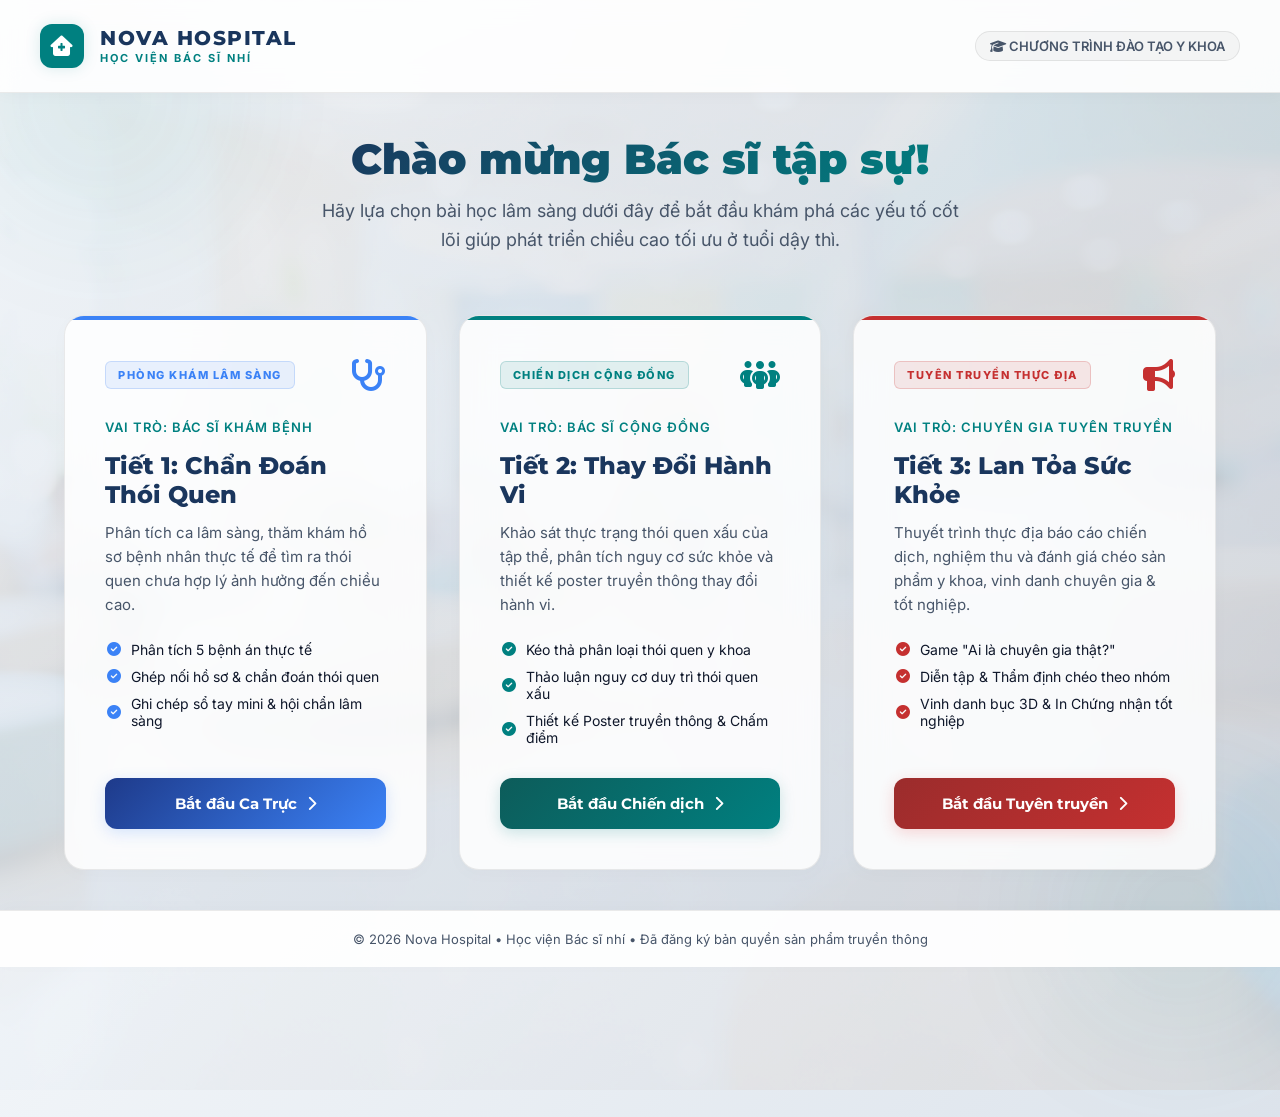
==== commit 1e4e5cc8: "style: apply blurred hospital background and premium hover glows to portal page" ====
--- a/index.html
+++ b/index.html
@@ -16,7 +16,7 @@
   
   <style>
     :root {
-      --bg-dark: linear-gradient(135deg, #f0f4f8 0%, #cbd5e1 100%);
+      --bg-dark: linear-gradient(135deg, rgba(240, 244, 248, 0.88) 0%, rgba(203, 213, 225, 0.88) 100%), url('hospital_blur_bg.png') no-repeat center center fixed;
       --bg-card: rgba(255, 255, 255, 0.85);
       --bg-card-hover: rgba(255, 255, 255, 1);
       --text-main: #0f172a;
@@ -41,6 +41,7 @@
 
     body {
       background: var(--bg-dark);
+      background-size: cover;
       color: var(--text-main);
       font-family: var(--font-main);
       min-height: 100vh;
@@ -201,9 +202,22 @@
 
     .lesson-card:hover {
       transform: translateY(-8px);
-      border-color: var(--panel-border-hover);
-      box-shadow: 0 20px 40px rgba(0,0,0,0.08), 0 0 30px rgba(0, 128, 128, 0.05);
       background: var(--bg-card-hover);
+    }
+
+    .lesson-card.card-tiet1:hover {
+      border-color: rgba(59, 130, 246, 0.45);
+      box-shadow: 0 20px 45px rgba(59, 130, 246, 0.15), 0 0 30px rgba(59, 130, 246, 0.08);
+    }
+
+    .lesson-card.card-tiet2:hover {
+      border-color: rgba(0, 128, 128, 0.45);
+      box-shadow: 0 20px 45px rgba(0, 128, 128, 0.15), 0 0 30px rgba(0, 128, 128, 0.08);
+    }
+
+    .lesson-card.card-tiet3:hover {
+      border-color: rgba(229, 62, 62, 0.45);
+      box-shadow: 0 20px 45px rgba(229, 62, 62, 0.15), 0 0 30px rgba(229, 62, 62, 0.08);
     }
 
     .lesson-meta {
